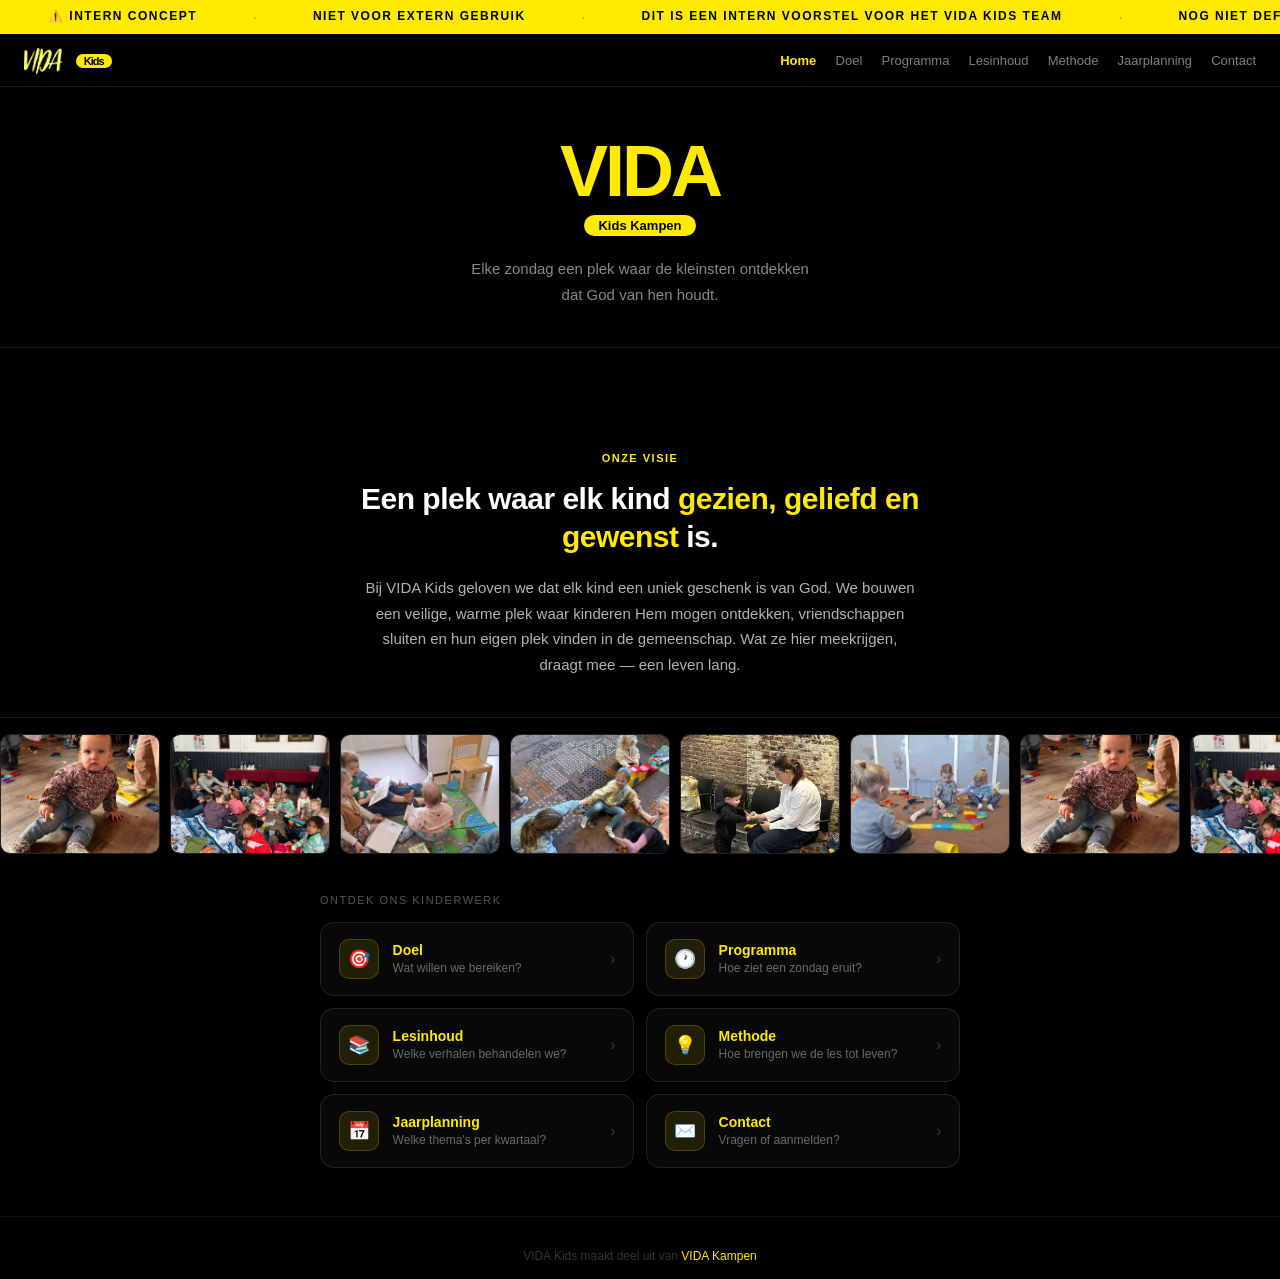
==== index.html @ 9797f914 "Add Visie section to top of home page Introduces the vision of VIDA Kids right after the hero — a wa" ====
<!DOCTYPE html>
<html lang="nl">
<head>
  <meta charset="UTF-8" />
  <meta name="viewport" content="width=device-width, initial-scale=1.0" />
  <title>VIDA Kids Kampen</title>
  <link rel="icon" type="image/png" href="[data-uri]" />
  <link rel="apple-touch-icon" href="[data-uri]" />
  <style>
    * { box-sizing: border-box; margin: 0; padding: 0; }

    body {
      background: #000;
      font-family: -apple-system, BlinkMacSystemFont, 'Segoe UI', sans-serif;
      color: #fff;
      min-height: 100vh;
    }

    /* HEADER */
    .header {
      position: sticky;
      top: 0;
      z-index: 100;
      background: #000;
      border-bottom: 1px solid #1a1a1a;
      padding: 0.75rem 1.5rem;
      display: flex;
      align-items: center;
      justify-content: space-between;
      gap: 1rem;
    }
    .header-logo {
      font-size: 20px;
      font-weight: 700;
      color: #FFEA00;
      letter-spacing: -1px;
      cursor: pointer;
      flex-shrink: 0;
    }
    .header-logo span {
      font-size: 11px;
      font-weight: 600;
      color: #000;
      background: #FFEA00;
      padding: 1px 8px;
      border-radius: 20px;
      margin-left: 6px;
      vertical-align: middle;
    }
    .nav {
      display: flex;
      align-items: center;
      gap: 1.2rem;
      flex-wrap: nowrap;
      overflow-x: auto;
      -webkit-overflow-scrolling: touch;
      scrollbar-width: none;
      padding-bottom: 2px;
    }
    .nav::-webkit-scrollbar { display: none; }
    .nav a {
      font-size: 13px;
      color: rgba(255,255,255,0.5);
      text-decoration: none;
      transition: color 0.15s;
      cursor: pointer;
    }
    .nav a:hover, .nav a.active { color: #FFEA00; font-weight: 600; }

    /* PAGES */
    .page { display: none !important; padding-bottom: 4rem; }
    .page.active { display: block !important; }

    /* HERO */
    .hero {
      padding: 3rem 1.5rem 2.5rem;
      text-align: center;
      border-bottom: 1px solid #1a1a1a;
    }
    .vida-wordmark {
      font-size: clamp(48px, 12vw, 72px);
      font-weight: 700;
      color: #FFEA00;
      letter-spacing: -3px;
      line-height: 1;
    }
    .vida-logo {
      width: clamp(140px, 35vw, 220px);
      height: auto;
      mix-blend-mode: multiply;
      filter: brightness(0) invert(1) sepia(1) saturate(10) hue-rotate(0deg);
      display: block;
      margin: 0 auto 0.5rem;
    }
    .vida-kids-badge {
      display: inline-block;
      background: #FFEA00;
      color: #000;
      font-size: 13px;
      font-weight: 600;
      padding: 3px 14px;
      border-radius: 20px;
      margin-top: 8px;
    }
    .hero-tagline {
      font-size: 15px;
      color: #888;
      margin-top: 1.25rem;
      max-width: 340px;
      margin-left: auto;
      margin-right: auto;
      line-height: 1.7;
    }

    /* SECTIONS */
    .section {
      padding: 2rem 1.25rem 0;
      max-width: 680px;
      margin: 0 auto;
    }
    .section-label {
      font-size: 11px;
      letter-spacing: 1.5px;
      color: #555;
      text-transform: uppercase;
      margin-bottom: 1rem;
    }
    .section-title {
      font-size: 26px;
      font-weight: 700;
      color: #FFEA00;
      margin-bottom: 0.5rem;
    }
    .section-subtitle {
      font-size: 13px;
      color: rgba(255,255,255,0.4);
      margin-bottom: 2rem;
    }
    .intro-text {
      font-size: 13px;
      color: rgba(255,255,255,0.5);
      line-height: 1.8;
      border-left: 2px solid rgba(255,234,0,0.3);
      padding-left: 1rem;
      margin-bottom: 2rem;
    }

    /* FEATURED CARD */
    .featured-card {
      background: #fff;
      border-radius: 16px;
      padding: 1.5rem;
      margin-bottom: 0.5rem;
    }
    .featured-tag {
      font-size: 11px;
      font-weight: 600;
      letter-spacing: 1px;
      color: rgba(0,0,0,0.35);
      text-transform: uppercase;
      margin-bottom: 0.4rem;
    }
    .featured-date { font-size: 13px; color: #666; margin-bottom: 0.2rem; }
    .featured-title {
      font-size: clamp(22px, 5vw, 28px);
      font-weight: 700;
      color: #000;
      line-height: 1.2;
      margin-bottom: 0.5rem;
    }
    .featured-age {
      display: inline-block;
      background: #FFEA00;
      color: #000;
      font-size: 11px;
      font-weight: 600;
      padding: 3px 12px;
      border-radius: 20px;
      margin-bottom: 1.25rem;
    }

    /* MATERIAL ITEMS */
    .material-list { list-style: none; display: flex; flex-direction: column; gap: 10px; }
    .material-item {
      background: #FFEA00;
      border-radius: 12px;
      padding: 12px 14px;
      display: flex;
      align-items: flex-start;
      gap: 12px;
    }
    .material-icon { font-size: 18px; flex-shrink: 0; margin-top: 1px; }
    .material-type {
      font-size: 10px;
      color: rgba(0,0,0,0.45);
      font-weight: 600;
      text-transform: uppercase;
      letter-spacing: 0.6px;
      margin-bottom: 2px;
    }
    .material-text { font-size: 14px; color: #000; font-weight: 600; line-height: 1.4; }

    /* ARCHIVE */
    .archive-grid {
      display: grid;
      grid-template-columns: repeat(auto-fit, minmax(160px, 1fr));
      gap: 12px;
    }
    .archive-card {
      background: #111;
      border: 0.5px solid #2a2a2a;
      border-radius: 12px;
      padding: 1rem 1.1rem;
    }
    .archive-date { font-size: 12px; color: #555; margin-bottom: 5px; }
    .archive-title { font-size: 15px; font-weight: 600; color: #fff; line-height: 1.3; margin-bottom: 8px; }
    .archive-age {
      display: inline-block;
      border: 0.5px solid #333;
      color: #555;
      font-size: 11px;
      padding: 2px 8px;
      border-radius: 20px;
    }

    /* KAARTEN (home) */
    .kaarten-grid {
      display: grid;
      grid-template-columns: repeat(auto-fit, minmax(280px, 1fr));
      gap: 12px;
      margin-top: 1rem;
    }
    .kaart {
      display: flex;
      align-items: center;
      gap: 14px;
      padding: 1rem 1.1rem;
      background: rgba(255,255,255,0.03);
      border: 0.5px solid rgba(255,255,255,0.1);
      border-radius: 14px;
      cursor: pointer;
      transition: border-color 0.15s, background 0.15s;
      text-decoration: none;
    }
    .kaart:hover {
      border-color: rgba(255,234,0,0.4);
      background: rgba(255,234,0,0.04);
    }
    .kaart-icon {
      width: 40px;
      height: 40px;
      border-radius: 10px;
      background: rgba(255,234,0,0.1);
      border: 0.5px solid rgba(255,234,0,0.2);
      display: flex;
      align-items: center;
      justify-content: center;
      font-size: 18px;
      flex-shrink: 0;
    }
    .kaart-titel { font-size: 14px; font-weight: 600; color: #FFEA00; margin-bottom: 2px; }
    .kaart-beschrijving { font-size: 12px; color: rgba(255,255,255,0.4); line-height: 1.4; }
    .kaart-arrow { margin-left: auto; color: rgba(255,255,255,0.2); font-size: 16px; flex-shrink: 0; }

    /* DOEL ITEMS */
    .doel-lijst { display: flex; flex-direction: column; gap: 12px; }
    .doel-item {
      display: flex;
      align-items: flex-start;
      gap: 14px;
      padding: 1rem 1.1rem;
      background: rgba(255,255,255,0.03);
      border: 0.5px solid rgba(255,255,255,0.1);
      border-radius: 14px;
    }
    .doel-icon {
      width: 36px;
      height: 36px;
      border-radius: 9px;
      background: rgba(255,234,0,0.1);
      border: 0.5px solid rgba(255,234,0,0.2);
      display: flex;
      align-items: center;
      justify-content: center;
      font-size: 16px;
      flex-shrink: 0;
      margin-top: 2px;
    }
    .doel-titel { font-size: 13px; font-weight: 600; color: #FFEA00; margin-bottom: 4px; }
    .doel-tekst { font-size: 12px; color: rgba(255,255,255,0.45); line-height: 1.6; }

    /* TIJDLIJN (programma) */
    .tijdlijn { position: relative; }
    .tijdlijn::before {
      content: '';
      position: absolute;
      left: 5.5rem;
      top: 0;
      bottom: 0;
      width: 1px;
      background: rgba(255,234,0,0.12);
    }
    .tijdblok {
      display: flex;
      gap: 1.5rem;
      margin-bottom: 1rem;
    }
    .tijdblok-tijd {
      width: 4.5rem;
      flex-shrink: 0;
      padding-top: 1rem;
      text-align: right;
      font-size: 13px;
      font-weight: 600;
      color: #FFEA00;
    }
    .tijdblok-dot-col {
      display: flex;
      flex-direction: column;
      align-items: center;
      flex-shrink: 0;
      padding-top: 1rem;
    }
    .tijdblok-dot {
      width: 14px;
      height: 14px;
      border-radius: 50%;
      border: 2px solid rgba(255,234,0,0.3);
      background: #000;
      z-index: 1;
      flex-shrink: 0;
    }
    .tijdblok-dot.nieuw {
      background: #FFEA00;
      border-color: #FFEA00;
    }
    .tijdblok-kaart {
      flex: 1;
      padding: 0.9rem 1rem;
      background: rgba(255,255,255,0.03);
      border: 0.5px solid rgba(255,255,255,0.1);
      border-radius: 12px;
      display: flex;
      align-items: flex-start;
      gap: 10px;
    }
    .tijdblok-kaart.nieuw {
      background: rgba(255,234,0,0.04);
      border-color: rgba(255,234,0,0.3);
    }
    .tijdblok-kaart-icon { font-size: 15px; flex-shrink: 0; margin-top: 1px; }
    .tijdblok-titel { font-size: 13px; font-weight: 600; color: #FFEA00; margin-bottom: 3px; display: flex; align-items: center; gap: 6px; }
    .nieuw-badge {
      font-size: 9px;
      background: #FFEA00;
      color: #000;
      font-weight: 700;
      padding: 1px 6px;
      border-radius: 20px;
      text-transform: uppercase;
      letter-spacing: 0.5px;
    }
    .tijdblok-beschrijving { font-size: 12px; color: rgba(255,255,255,0.4); line-height: 1.5; }

    /* LESINHOUD SERIES */
    .series-lijst { display: flex; flex-direction: column; gap: 14px; }
    .serie-kaart {
      background: rgba(255,255,255,0.03);
      border: 0.5px solid rgba(255,255,255,0.1);
      border-radius: 14px;
      overflow: hidden;
    }
    .serie-header {
      display: flex;
      align-items: center;
      gap: 12px;
      padding: 1rem;
      border-bottom: 0.5px solid rgba(255,255,255,0.05);
    }
    .serie-icon {
      width: 36px;
      height: 36px;
      border-radius: 9px;
      background: rgba(255,234,0,0.1);
      border: 0.5px solid rgba(255,234,0,0.2);
      display: flex;
      align-items: center;
      justify-content: center;
      font-size: 16px;
      flex-shrink: 0;
    }
    .serie-titel { font-size: 13px; font-weight: 600; color: #FFEA00; }
    .serie-thema {
      font-size: 10px;
      color: #FFEA00;
      background: rgba(255,234,0,0.1);
      border: 0.5px solid rgba(255,234,0,0.2);
      padding: 1px 8px;
      border-radius: 20px;
      margin-top: 2px;
      display: inline-block;
    }
    .serie-leeftijd { font-size: 11px; color: rgba(255,255,255,0.25); margin-top: 1px; }
    .serie-body { padding: 0.9rem 1rem; }
    .serie-verhaal {
      display: flex;
      align-items: center;
      gap: 8px;
      margin-bottom: 6px;
      font-size: 12px;
      color: rgba(255,255,255,0.45);
    }
    .serie-verhaal::before {
      content: '';
      width: 4px;
      height: 4px;
      border-radius: 50%;
      background: rgba(255,234,0,0.4);
      flex-shrink: 0;
    }

    /* METHODE */
    .methode-lijst { display: flex; flex-direction: column; gap: 12px; }
    .methode-kaart {
      padding: 1rem;
      background: rgba(255,255,255,0.03);
      border: 0.5px solid rgba(255,255,255,0.1);
      border-radius: 14px;
    }
    .methode-header { display: flex; align-items: flex-start; gap: 12px; margin-bottom: 0.75rem; }
    .methode-icon {
      width: 36px;
      height: 36px;
      border-radius: 9px;
      background: rgba(255,234,0,0.1);
      border: 0.5px solid rgba(255,234,0,0.2);
      display: flex;
      align-items: center;
      justify-content: center;
      font-size: 16px;
      flex-shrink: 0;
    }
    .methode-titel { font-size: 13px; font-weight: 600; color: #FFEA00; margin-bottom: 3px; }
    .methode-tekst { font-size: 12px; color: rgba(255,255,255,0.45); line-height: 1.6; }
    .methode-tip {
      display: flex;
      gap: 8px;
      background: rgba(255,234,0,0.05);
      border: 0.5px solid rgba(255,234,0,0.15);
      border-radius: 8px;
      padding: 8px 10px;
      margin-top: 0.75rem;
    }
    .methode-tip-label {
      font-size: 9px;
      font-weight: 700;
      color: rgba(255,234,0,0.5);
      text-transform: uppercase;
      letter-spacing: 0.5px;
      flex-shrink: 0;
      margin-top: 1px;
    }
    .methode-tip-tekst { font-size: 11px; color: rgba(255,255,255,0.35); line-height: 1.5; }



    /* GEWEEST DIENSTEN */
    .kwartaal-kaart.geweest .kwartaal-nummer {
      background: rgba(255,234,0,0.15);
      color: rgba(255,234,0,0.6);
    }
    .maand-rij.geweest .maand-label { color: rgba(255,234,0,0.4); }
    .maand-rij.geweest .maand-serie { color: rgba(255,255,255,0.4); }
    .check-badge {
      display: inline-flex;
      align-items: center;
      gap: 4px;
      font-size: 10px;
      font-weight: 600;
      color: #FFEA00;
      background: rgba(255,234,0,0.1);
      border: 0.5px solid rgba(255,234,0,0.3);
      padding: 2px 8px;
      border-radius: 20px;
      margin-left: 6px;
    }
    .dienst-verslag {
      margin-top: 6px;
      font-size: 11px;
      color: rgba(255,255,255,0.4);
      line-height: 1.5;
      font-style: italic;
      border-left: 2px solid rgba(255,234,0,0.2);
      padding-left: 8px;
    }
    .huidig-badge {
      display: inline-flex;
      align-items: center;
      gap: 4px;
      font-size: 10px;
      font-weight: 600;
      color: #000;
      background: #FFEA00;
      padding: 2px 8px;
      border-radius: 20px;
      margin-left: 6px;
    }

    /* JAARPLANNING */
    .kwartaal-lijst { display: flex; flex-direction: column; gap: 20px; }
    .kwartaal-kaart {
      background: rgba(255,255,255,0.03);
      border: 0.5px solid rgba(255,255,255,0.1);
      border-radius: 16px;
      overflow: hidden;
    }
    .kwartaal-header {
      display: flex;
      align-items: center;
      gap: 14px;
      padding: 1rem 1.25rem;
      border-bottom: 0.5px solid rgba(255,255,255,0.06);
    }
    .kwartaal-nummer {
      width: 38px;
      height: 38px;
      border-radius: 10px;
      background: #FFEA00;
      color: #000;
      font-size: 13px;
      font-weight: 700;
      display: flex;
      align-items: center;
      justify-content: center;
      flex-shrink: 0;
    }
    .kwartaal-naam { font-size: 14px; font-weight: 600; color: #fff; }
    .kwartaal-periode { font-size: 11px; color: rgba(255,255,255,0.3); margin-top: 1px; }
    .kwartaal-body { padding: 1rem 1.25rem; display: flex; flex-direction: column; gap: 10px; }
    .maand-rij {
      display: flex;
      align-items: flex-start;
      gap: 12px;
    }
    .maand-label {
      width: 60px;
      flex-shrink: 0;
      font-size: 11px;
      font-weight: 600;
      color: rgba(255,234,0,0.7);
      text-transform: uppercase;
      letter-spacing: 0.5px;
      padding-top: 2px;
    }
    .maand-content { flex: 1; }
    .maand-serie {
      font-size: 13px;
      font-weight: 600;
      color: #fff;
      margin-bottom: 2px;
    }
    .maand-thema {
      display: inline-block;
      font-size: 10px;
      color: #FFEA00;
      background: rgba(255,234,0,0.08);
      border: 0.5px solid rgba(255,234,0,0.2);
      padding: 1px 8px;
      border-radius: 20px;
    }
    .bijzonder-rij {
      display: flex;
      align-items: center;
      gap: 8px;
      padding: 8px 10px;
      background: rgba(255,234,0,0.05);
      border: 0.5px solid rgba(255,234,0,0.15);
      border-radius: 8px;
      margin-top: 4px;
    }
    .bijzonder-icon { font-size: 14px; flex-shrink: 0; }
    .bijzonder-tekst { font-size: 11px; color: rgba(255,255,255,0.5); }
    .bijzonder-tekst strong { color: rgba(255,234,0,0.8); font-weight: 600; }



    /* FOTO SLIDER */
    @keyframes slide {
      0%   { transform: translateX(0); }
      100% { transform: translateX(-50%); }
    }
    .foto-strip-wrap {
      overflow: hidden;
      width: 100%;
      background: #000;
      padding: 1rem 0 0;
    }
    .foto-strip {
      display: flex;
      gap: 10px;
      width: max-content;
      animation: slide 40s linear infinite;
    }
    .foto-strip:hover { animation-play-state: paused; }
    .foto-item {
      width: 160px;
      height: 120px;
      border-radius: 10px;
      overflow: hidden;
      flex-shrink: 0;
      border: 1px solid #222;
    }
    .foto-item img {
      width: 100%;
      height: 100%;
      object-fit: cover;
      display: block;
    }

    /* FOOTER */
    .footer {
      text-align: center;
      padding: 2rem 1.5rem 1rem;
      color: #333;
      font-size: 12px;
      border-top: 1px solid #111;
      margin-top: 3rem;
    }
    .footer span { color: #FFEA00; }

    /* CONTACT */
    .contact-lijst {
      display: flex;
      flex-direction: column;
      gap: 0.75rem;
      margin-top: 1.5rem;
    }
    .contact-item {
      display: flex;
      align-items: flex-start;
      gap: 1rem;
      padding: 1.1rem 1.2rem;
      background: #0a0a0a;
      border: 1px solid #1a1a1a;
      border-radius: 14px;
      text-decoration: none;
      color: inherit;
      transition: border-color 0.15s, transform 0.15s;
    }
    a.contact-item:hover {
      border-color: rgba(255,234,0,0.4);
      transform: translateY(-1px);
    }
    .contact-icon {
      font-size: 22px;
      flex-shrink: 0;
      width: 36px;
      height: 36px;
      display: flex;
      align-items: center;
      justify-content: center;
      background: rgba(255,234,0,0.08);
      border-radius: 10px;
    }
    .contact-label {
      font-size: 11px;
      font-weight: 600;
      color: #FFEA00;
      text-transform: uppercase;
      letter-spacing: 0.5px;
      margin-bottom: 3px;
    }
    .contact-waarde {
      font-size: 14px;
      color: #fff;
      line-height: 1.5;
      word-break: break-word;
    }
    .contact-extra {
      font-size: 12px;
      color: rgba(255,255,255,0.45);
      margin-top: 2px;
    }
    .contact-cta {
      margin-top: 2rem;
      padding: 1.5rem;
      background: linear-gradient(135deg, rgba(255,234,0,0.08), rgba(255,234,0,0.02));
      border: 1px solid rgba(255,234,0,0.2);
      border-radius: 16px;
      text-align: center;
    }
    .contact-cta-titel {
      font-size: 16px;
      font-weight: 700;
      color: #FFEA00;
      margin-bottom: 0.4rem;
    }
    .contact-cta-tekst {
      font-size: 13px;
      color: rgba(255,255,255,0.6);
      line-height: 1.6;
    }

    /* VISIE */
    .visie-section {
      padding: 2.5rem 1.5rem;
      border-bottom: 1px solid #1a1a1a;
    }
    .visie-label {
      font-size: 11px;
      font-weight: 600;
      color: #FFEA00;
      letter-spacing: 1.5px;
      text-transform: uppercase;
      margin-bottom: 1rem;
      text-align: center;
    }
    .visie-titel {
      font-size: clamp(22px, 5vw, 30px);
      font-weight: 700;
      color: #fff;
      text-align: center;
      line-height: 1.25;
      max-width: 640px;
      margin: 0 auto 1.25rem;
      letter-spacing: -0.5px;
    }
    .visie-titel span {
      color: #FFEA00;
    }
    .visie-tekst {
      font-size: 15px;
      color: rgba(255,255,255,0.7);
      line-height: 1.7;
      text-align: center;
      max-width: 560px;
      margin: 0 auto;
    }
  </style>
</head>
<body>

  <!-- INTERN CONCEPT BANNER -->
  <div style="background:#FFEA00;color:#000;position:sticky;top:0;z-index:200;border-bottom:2px solid #000;overflow:hidden;height:36px;display:flex;align-items:center;">
    <style>
      @keyframes ticker {
        0%   { transform: translateX(100vw); }
        100% { transform: translateX(-100%); }
      }
      .ticker-track {
        display: flex;
        white-space: nowrap;
        animation: ticker 55s linear infinite;
        will-change: transform;
      }
      .ticker-item {
        font-size: 12px;
        font-weight: 700;
        letter-spacing: 1.5px;
        text-transform: uppercase;
        color: #000;
        padding: 0 3rem;
      }
      .ticker-sep {
        font-size: 14px;
        opacity: 0.35;
        padding: 0 0.5rem;
      }
    </style>
    <div class="ticker-track">
      <span class="ticker-item">⚠️ Intern concept</span>
      <span class="ticker-sep">·</span>
      <span class="ticker-item">Niet voor extern gebruik</span>
      <span class="ticker-sep">·</span>
      <span class="ticker-item">Dit is een intern voorstel voor het VIDA Kids team</span>
      <span class="ticker-sep">·</span>
      <span class="ticker-item">Nog niet definitief vastgesteld</span>
      <span class="ticker-sep">·</span>
      <span class="ticker-item">⚠️ Intern concept</span>
      <span class="ticker-sep">·</span>
      <span class="ticker-item">Niet voor extern gebruik</span>
      <span class="ticker-sep">·</span>
      <span class="ticker-item">Dit is een intern voorstel voor het VIDA Kids team</span>
      <span class="ticker-sep">·</span>
      <span class="ticker-item">Nog niet definitief vastgesteld</span>
      <span class="ticker-sep">·</span>
    </div>
  </div>

  <!-- HEADER -->
  <header class="header">
    <div class="header-logo" onclick="showPage('home')" style="display:flex;align-items:center;gap:8px;">
      <img src="[data-uri]" alt="VIDA" style="height:26px;width:auto;filter:brightness(0) invert(1) sepia(1) saturate(10) hue-rotate(0deg);" />
      <span>Kids</span>
    </div>
    <nav class="nav">
      <a onclick="showPage('home')" id="nav-home" class="active">Home</a>
      <a onclick="showPage('doel')" id="nav-doel">Doel</a>
      <a onclick="showPage('programma')" id="nav-programma">Programma</a>
      <a onclick="showPage('lesinhoud')" id="nav-lesinhoud">Lesinhoud</a>
      <a onclick="showPage('methode')" id="nav-methode">Methode</a>
      <a onclick="showPage('jaarplanning')" id="nav-jaarplanning">Jaarplanning</a>
      <a onclick="showPage('contact')" id="nav-contact">Contact</a>
    </nav>
  </header>

  <!-- ======================== PAGINA: HOME ======================== -->
  <div class="page active" id="page-home">
    <div class="hero">
      <div class="vida-wordmark">VIDA</div>
      <div><span class="vida-kids-badge">Kids Kampen</span></div>
      <p class="hero-tagline">Elke zondag een plek waar de kleinsten ontdekken dat God van hen houdt.</p>

      </div>
    </div>

    <div class="visie-section">
      <div class="visie-label">Onze visie</div>
      <h2 class="visie-titel">Een plek waar elk kind <span>gezien, geliefd en gewenst</span> is.</h2>
      <p class="visie-tekst">Bij VIDA Kids geloven we dat elk kind een uniek geschenk is van God. We bouwen een veilige, warme plek waar kinderen Hem mogen ontdekken, vriendschappen sluiten en hun eigen plek vinden in de gemeenschap. Wat ze hier meekrijgen, draagt mee — een leven lang.</p>
    </div>

    <div class="foto-strip-wrap">
      <div class="foto-strip">
        <div class="foto-item"><img src="foto1.jpg" alt="VIDA Kids" loading="lazy" /></div>
<div class="foto-item"><img src="foto2.jpg" alt="VIDA Kids" loading="lazy" /></div>
<div class="foto-item"><img src="foto3.jpg" alt="VIDA Kids" loading="lazy" /></div>
<div class="foto-item"><img src="foto4.jpg" alt="VIDA Kids" loading="lazy" /></div>
<div class="foto-item"><img src="foto5.jpg" alt="VIDA Kids" loading="lazy" /></div>
<div class="foto-item"><img src="foto6.jpg" alt="VIDA Kids" loading="lazy" /></div>

        <div class="foto-item"><img src="foto1.jpg" alt="VIDA Kids" loading="lazy" /></div>
<div class="foto-item"><img src="foto2.jpg" alt="VIDA Kids" loading="lazy" /></div>
<div class="foto-item"><img src="foto3.jpg" alt="VIDA Kids" loading="lazy" /></div>
<div class="foto-item"><img src="foto4.jpg" alt="VIDA Kids" loading="lazy" /></div>
<div class="foto-item"><img src="foto5.jpg" alt="VIDA Kids" loading="lazy" /></div>
<div class="foto-item"><img src="foto6.jpg" alt="VIDA Kids" loading="lazy" /></div>

      </div>
    </div>

    <div class="section" style="padding-top: 2.5rem;">
      <div class="section-label">Ontdek ons kinderwerk</div>
      <div class="kaarten-grid">
        <div class="kaart" onclick="showPage('doel')">
          <div class="kaart-icon">🎯</div>
          <div>
            <div class="kaart-titel">Doel</div>
            <div class="kaart-beschrijving">Wat willen we bereiken?</div>
          </div>
          <div class="kaart-arrow">›</div>
        </div>
        <div class="kaart" onclick="showPage('programma')">
          <div class="kaart-icon">🕐</div>
          <div>
            <div class="kaart-titel">Programma</div>
            <div class="kaart-beschrijving">Hoe ziet een zondag eruit?</div>
          </div>
          <div class="kaart-arrow">›</div>
        </div>
        <div class="kaart" onclick="showPage('lesinhoud')">
          <div class="kaart-icon">📚</div>
          <div>
            <div class="kaart-titel">Lesinhoud</div>
            <div class="kaart-beschrijving">Welke verhalen behandelen we?</div>
          </div>
          <div class="kaart-arrow">›</div>
        </div>
        <div class="kaart" onclick="showPage('methode')">
          <div class="kaart-icon">💡</div>
          <div>
            <div class="kaart-titel">Methode</div>
            <div class="kaart-beschrijving">Hoe brengen we de les tot leven?</div>
          </div>
          <div class="kaart-arrow">›</div>
        </div>
        <div class="kaart" onclick="showPage('jaarplanning')">
          <div class="kaart-icon">📅</div>
          <div>
            <div class="kaart-titel">Jaarplanning</div>
            <div class="kaart-beschrijving">Welke thema's per kwartaal?</div>
          </div>
          <div class="kaart-arrow">›</div>
        </div>
        <div class="kaart" onclick="showPage('contact')">
          <div class="kaart-icon">✉️</div>
          <div>
            <div class="kaart-titel">Contact</div>
            <div class="kaart-beschrijving">Vragen of aanmelden?</div>
          </div>
          <div class="kaart-arrow">›</div>
        </div>
      </div>
    </div>

    <div class="footer">VIDA Kids maakt deel uit van <span>VIDA Kampen</span></div>
  </div>

  <!-- ======================== PAGINA: DOEL ======================== -->
  <div class="page" id="page-doel">
    <div class="section" style="padding-top: 3rem;">
      <div class="section-title">Doel</div>
      <div class="section-subtitle">Wat willen we bereiken met het kinderwerk?</div>
      <p class="intro-text">Het kinderwerk van VIDA Kampen is er voor kinderen van 0 tot 12 jaar. We willen een plek zijn waar kinderen zich thuis voelen, God leren kennen en samen groeien. Hieronder staan de zes pijlers die ons richting geven.</p>
      <div class="doel-lijst">
        <div class="doel-item">
          <div class="doel-icon">❤️</div>
          <div>
            <div class="doel-titel">Geliefd voelen</div>
            <div class="doel-tekst">Elk kind ervaart dat het gekend en geliefd is — door God en door de mensen om hem heen. Dit is de basis van alles wat we doen.</div>
          </div>
        </div>
        <div class="doel-item">
          <div class="doel-icon">📖</div>
          <div>
            <div class="doel-titel">Bijbel leren kennen</div>
            <div class="doel-tekst">Kinderen maken op een toegankelijke manier kennis met de verhalen en waarden uit de Bijbel, passend bij hun leeftijd.</div>
          </div>
        </div>
        <div class="doel-item">
          <div class="doel-icon">👫</div>
          <div>
            <div class="doel-titel">Gemeenschap ervaren</div>
            <div class="doel-tekst">Samen spelen, delen en leren. Kinderen bouwen vriendschappen en leren wat het betekent om onderdeel te zijn van een gemeenschap.</div>
          </div>
        </div>
        <div class="doel-item">
          <div class="doel-icon">💡</div>
          <div>
            <div class="doel-titel">Geloof ontdekken</div>
            <div class="doel-tekst">We prikkelen nieuwsgierigheid. Vragen zijn welkom. Kinderen mogen op hun eigen tempo ontdekken wat geloof voor hen betekent.</div>
          </div>
        </div>
        <div class="doel-item">
          <div class="doel-icon">🛡️</div>
          <div>
            <div class="doel-titel">Veilige omgeving</div>
            <div class="doel-tekst">Het kinderwerk is een veilige plek waar elk kind zichzelf mag zijn, ongeacht achtergrond of kennisniveau.</div>
          </div>
        </div>
        <div class="doel-item">
          <div class="doel-icon">🏗️</div>
          <div>
            <div class="doel-titel">Fundering leggen</div>
            <div class="doel-tekst">We leggen een fundament dat meegroeit. Wat kinderen hier leren, draagt hen door het leven — ook als ze ouder worden.</div>
          </div>
        </div>
      </div>
    </div>
    <div class="footer">VIDA Kids maakt deel uit van <span>VIDA Kampen</span></div>
  </div>

  <!-- ======================== PAGINA: PROGRAMMA ======================== -->
  <div class="page" id="page-programma">
    <div class="section" style="padding-top: 3rem;">
      <div class="section-title">Programma</div>
      <div class="section-subtitle">Hoe ziet een zondagochtend eruit?</div>
      <div class="tijdlijn">
        <div class="tijdblok">
          <div class="tijdblok-tijd">10:00</div>
          <div class="tijdblok-dot-col"><div class="tijdblok-dot"></div></div>
          <div class="tijdblok-kaart">
            <div class="tijdblok-kaart-icon">⭐</div>
            <div>
              <div class="tijdblok-titel">Welkom</div>
              <div class="tijdblok-beschrijving">Kinderen worden ontvangen, even bijpraten en settelen.</div>
            </div>
          </div>
        </div>
        <div class="tijdblok">
          <div class="tijdblok-tijd">10:10</div>
          <div class="tijdblok-dot-col"><div class="tijdblok-dot"></div></div>
          <div class="tijdblok-kaart">
            <div class="tijdblok-kaart-icon">🧩</div>
            <div>
              <div class="tijdblok-titel">Openingsactiviteit</div>
              <div class="tijdblok-beschrijving">Een korte energizer of spel om iedereen wakker te maken.</div>
            </div>
          </div>
        </div>
        <div class="tijdblok">
          <div class="tijdblok-tijd">10:20</div>
          <div class="tijdblok-dot-col"><div class="tijdblok-dot"></div></div>
          <div class="tijdblok-kaart">
            <div class="tijdblok-kaart-icon">📖</div>
            <div>
              <div class="tijdblok-titel">Bijbelverhaal</div>
              <div class="tijdblok-beschrijving">Het verhaal van de dag wordt verteld op een aansprekende manier.</div>
            </div>
          </div>
        </div>
        <div class="tijdblok">
          <div class="tijdblok-tijd">10:35</div>
          <div class="tijdblok-dot-col"><div class="tijdblok-dot"></div></div>
          <div class="tijdblok-kaart">
            <div class="tijdblok-kaart-icon">✏️</div>
            <div>
              <div class="tijdblok-titel">Verwerking</div>
              <div class="tijdblok-beschrijving">Knutselen, tekenen of een werkblad passend bij het thema.</div>
            </div>
          </div>
        </div>
        <div class="tijdblok">
          <div class="tijdblok-tijd">10:50</div>
          <div class="tijdblok-dot-col"><div class="tijdblok-dot"></div></div>
          <div class="tijdblok-kaart">
            <div class="tijdblok-kaart-icon">🎵</div>
            <div>
              <div class="tijdblok-titel">Lied & afsluiting</div>
              <div class="tijdblok-beschrijving">Samen zingen en kort afronden met een gebed.</div>
            </div>
          </div>
        </div>
        <div class="tijdblok">
          <div class="tijdblok-tijd">11:00</div>
          <div class="tijdblok-dot-col"><div class="tijdblok-dot nieuw"></div></div>
          <div class="tijdblok-kaart nieuw">
            <div class="tijdblok-kaart-icon">❤️</div>
            <div>
              <div class="tijdblok-titel">Eigen creativiteit <span class="nieuw-badge">Nieuw</span></div>
              <div class="tijdblok-beschrijving">Kinderen mogen hun eigen speelgoed meenemen en spelen. Ze oefenen hierbij op een natuurlijke manier het delen met anderen.</div>
            </div>
          </div>
        </div>
        <div class="tijdblok">
          <div class="tijdblok-tijd">11:15</div>
          <div class="tijdblok-dot-col"><div class="tijdblok-dot"></div></div>
          <div class="tijdblok-kaart">
            <div class="tijdblok-kaart-icon">🎮</div>
            <div>
              <div class="tijdblok-titel">Vrij spel</div>
              <div class="tijdblok-beschrijving">Vrije tijd tot het einde van de dienst.</div>
            </div>
          </div>
        </div>
      </div>
    </div>
    <div class="footer">VIDA Kids maakt deel uit van <span>VIDA Kampen</span></div>
  </div>

  <!-- ======================== PAGINA: LESINHOUD ======================== -->
  <div class="page" id="page-lesinhoud">
    <div class="section" style="padding-top: 3rem;">
      <div class="section-title">Lesinhoud</div>
      <div class="section-subtitle">Welke verhalen en thema's behandelen we?</div>
      <p class="intro-text">We werken met thematische series van 4 tot 6 weken. Elk verhaal heeft een helder thema dat aansluit bij de belevingswereld van het kind.</p>
      <div class="series-lijst">
        <div class="serie-kaart">
          <div class="serie-header">
            <div class="serie-icon">☀️</div>
            <div>
              <div class="serie-titel">God maakte alles</div>
              <div><span class="serie-thema">Schepping</span></div>
              <div class="serie-leeftijd">0–6 jaar</div>
            </div>
          </div>
          <div class="serie-body">
            <div class="serie-verhaal">De schepping (Genesis 1-2)</div>
            <div class="serie-verhaal">Adam en Eva in de tuin</div>
            <div class="serie-verhaal">Noach en de ark</div>
            <div class="serie-verhaal">De regenboog als belofte</div>
          </div>
        </div>
        <div class="serie-kaart">
          <div class="serie-header">
            <div class="serie-icon">⭐</div>
            <div>
              <div class="serie-titel">Jezus houdt van mij</div>
              <div><span class="serie-thema">Liefde van God</span></div>
              <div class="serie-leeftijd">0–6 jaar</div>
            </div>
          </div>
          <div class="serie-body">
            <div class="serie-verhaal">Jezus en de kinderen (Markus 10)</div>
            <div class="serie-verhaal">De verloren zoon</div>
            <div class="serie-verhaal">De barmhartige Samaritaan</div>
            <div class="serie-verhaal">Zacheüs in de boom</div>
          </div>
        </div>
        <div class="serie-kaart">
          <div class="serie-header">
            <div class="serie-icon">⚓</div>
            <div>
              <div class="serie-titel">Groot geloof</div>
              <div><span class="serie-thema">Vertrouwen</span></div>
              <div class="serie-leeftijd">4–12 jaar</div>
            </div>
          </div>
          <div class="serie-body">
            <div class="serie-verhaal">David en Goliath</div>
            <div class="serie-verhaal">Daniël in de leeuwenkuil</div>
            <div class="serie-verhaal">Jozua en de muren van Jericho</div>
            <div class="serie-verhaal">Petrus loopt op water</div>
          </div>
        </div>
        <div class="serie-kaart">
          <div class="serie-header">
            <div class="serie-icon">🕊️</div>
            <div>
              <div class="serie-titel">Woorden van Jezus</div>
              <div><span class="serie-thema">Bergrede & gelijkenissen</span></div>
              <div class="serie-leeftijd">6–12 jaar</div>
            </div>
          </div>
          <div class="serie-body">
            <div class="serie-verhaal">De zaaier</div>
            <div class="serie-verhaal">Het mosterdzaadje</div>
            <div class="serie-verhaal">Het verloren schaap</div>
            <div class="serie-verhaal">Licht voor de wereld</div>
          </div>
        </div>
        <div class="serie-kaart">
          <div class="serie-header">
            <div class="serie-icon">⚡</div>
            <div>
              <div class="serie-titel">Helden van het geloof</div>
              <div><span class="serie-thema">Bijbelse karakters</span></div>
              <div class="serie-leeftijd">6–12 jaar</div>
            </div>
          </div>
          <div class="serie-body">
            <div class="serie-verhaal">Mozes en de uittocht</div>
            <div class="serie-verhaal">Ruth en Naomi</div>
            <div class="serie-verhaal">Ester redt haar volk</div>
            <div class="serie-verhaal">Paulus en zijn reizen</div>
          </div>
        </div>
      </div>
    </div>
    <div class="footer">VIDA Kids maakt deel uit van <span>VIDA Kampen</span></div>
  </div>

  <!-- ======================== PAGINA: METHODE ======================== -->
  <div class="page" id="page-methode">
    <div class="section" style="padding-top: 3rem;">
      <div class="section-title">Methode</div>
      <div class="section-subtitle">Hoe brengen we de les tot leven?</div>
      <p class="intro-text">Goede inhoud heeft een goede vorm nodig. We werken met zes methodische principes die samen zorgen voor een effectieve en warme leeromgeving.</p>
      <div class="methode-lijst">
        <div class="methode-kaart">
          <div class="methode-header">
            <div class="methode-icon">🎤</div>
            <div>
              <div class="methode-titel">Verhalend vertellen</div>
              <div class="methode-tekst">De Bijbelverhalen worden levendig gebracht — met stemvariatie, pauzes en oogcontact. Geen voorlezen, maar vertellen. Het kind wordt meegenomen in het verhaal.</div>
            </div>
          </div>
          <div class="methode-tip">
            <div class="methode-tip-label">Tip</div>
            <div class="methode-tip-tekst">Oefen het verhaal van tevoren zonder boek.</div>
          </div>
        </div>
        <div class="methode-kaart">
          <div class="methode-header">
            <div class="methode-icon">🎨</div>
            <div>
              <div class="methode-titel">Creatieve verwerking</div>
              <div class="methode-tekst">Na het verhaal verwerken kinderen de boodschap via knutselen, tekenen of bouwen. Handen en hoofd werken samen — zo beklijft de inhoud beter.</div>
            </div>
          </div>
          <div class="methode-tip">
            <div class="methode-tip-label">Tip</div>
            <div class="methode-tip-tekst">Koppel de activiteit altijd aan één centrale vraag uit het verhaal.</div>
          </div>
        </div>
        <div class="methode-kaart">
          <div class="methode-header">
            <div class="methode-icon">🎵</div>
            <div>
              <div class="methode-titel">Liedjes en beweging</div>
              <div class="methode-tekst">Muziek en beweging zijn krachtige leermiddelen voor jonge kinderen. We gebruiken eenvoudige, herhalende liedjes die de kern van het thema samenvatten.</div>
            </div>
          </div>
          <div class="methode-tip">
            <div class="methode-tip-label">Tip</div>
            <div class="methode-tip-tekst">Herhaal hetzelfde lied meerdere weken — herhaling = leren.</div>
          </div>
        </div>
        <div class="methode-kaart">
          <div class="methode-header">
            <div class="methode-icon">💬</div>
            <div>
              <div class="methode-titel">Open vragen stellen</div>
              <div class="methode-tekst">We stellen vragen die uitnodigen tot nadenken, niet tot het geven van het 'goede antwoord'. Elk kind heeft een waardevolle inbreng.</div>
            </div>
          </div>
          <div class="methode-tip">
            <div class="methode-tip-label">Tip</div>
            <div class="methode-tip-tekst">Begin met: "Wat vind jij…?" in plaats van "Wat is het antwoord?"</div>
          </div>
        </div>
        <div class="methode-kaart">
          <div class="methode-header">
            <div class="methode-icon">🔁</div>
            <div>
              <div class="methode-titel">Herhaling en rituelen</div>
              <div class="methode-tekst">Vaste rituelen geven kinderen houvast en veiligheid. Herhaling van thema's versterkt het leren.</div>
            </div>
          </div>
          <div class="methode-tip">
            <div class="methode-tip-label">Tip</div>
            <div class="methode-tip-tekst">Gebruik elke week dezelfde openingszin of hetzelfde gebaar.</div>
          </div>
        </div>
        <div class="methode-kaart">
          <div class="methode-header">
            <div class="methode-icon">🙌</div>
            <div>
              <div class="methode-titel">Doen en meedoen</div>
              <div class="methode-tekst">Kinderen leren door te doen. We betrekken hen actief — door rollen te geven in het verhaal, samen te bidden of voor elkaar te zorgen.</div>
            </div>
          </div>
          <div class="methode-tip">
            <div class="methode-tip-label">Tip</div>
            <div class="methode-tip-tekst">Geef elk kind minstens één moment van actieve deelname per sessie.</div>
          </div>
        </div>
      </div>
    </div>
    <div class="footer">VIDA Kids maakt deel uit van <span>VIDA Kampen</span></div>
  </div>


  <!-- ======================== PAGINA: JAARPLANNING ======================== -->
  <div class="page" id="page-jaarplanning">
    <div class="section" style="padding-top: 3rem;">
      <div class="section-title">Jaarplanning</div>
      <div class="section-subtitle">Overzicht per kwartaal — seizoen 2025/2026</div>
      <p class="intro-text">De zondagen met een ✓ zijn al geweest. De beschrijvingen komen uit de WhatsApp-updates van het crècheteam.</p>

      <div class="kwartaal-lijst">

        <!-- Q4 2025 -->
        <div class="kwartaal-kaart geweest">
          <div class="kwartaal-header">
            <div class="kwartaal-nummer">Q4</div>
            <div>
              <div class="kwartaal-naam">Oktober – December 2025</div>
              <div class="kwartaal-periode">Opstart & feestdagen</div>
            </div>
          </div>
          <div class="kwartaal-body">

            <div class="maand-rij geweest">
              <div class="maand-label">19 okt</div>
              <div class="maand-content">
                <div class="maand-serie">Crèche opstart <span class="check-badge">✓ Geweest</span></div>
                <span class="maand-thema">Eerste verslag</span>
                <div class="dienst-verslag">"Wat was het weer gezellig vandaag in de crèche! Twee vaders namen de leiding — één van hen was papa Anton, een topper! Ze luisterden naar hem en deden vrolijk mee." — Samuel</div>
              </div>
            </div>

            <div class="maand-rij geweest">
              <div class="maand-label">26 okt</div>
              <div class="maand-content">
                <div class="maand-serie">Crèche <span class="check-badge">✓ Geweest</span></div>
                <span class="maand-thema">Aimée + ouder</span>
              </div>
            </div>

            <div class="maand-rij geweest">
              <div class="maand-label">9 nov</div>
              <div class="maand-content">
                <div class="maand-serie">Pilot 2 locaties <span class="check-badge">✓ Geweest</span></div>
                <span class="maand-thema">Villa Nova + Rehoboth</span>
                <div class="dienst-verslag">"Er is weer heel lekker en gezellig gespeeld, dit keer bij Villa Nova in een kleuterlokaal." — Mariëlle</div>
              </div>
            </div>

            <div class="maand-rij geweest">
              <div class="maand-label">16 nov</div>
              <div class="maand-content">
                <div class="maand-serie">Bovenkerk <span class="check-badge">✓ Geweest</span></div>
                <span class="maand-thema">Paulien</span>
                <div class="dienst-verslag">"We mochten heel veel kindjes verwelkomen. Bijzonder dankbaar dat Benjamin er vanmorgen weer bij kon zijn. Oudere kinderen helpen de jongere... dat voelt als familie zijn." — Paulien</div>
              </div>
            </div>

            <div class="maand-rij geweest">
              <div class="maand-label">23 nov</div>
              <div class="maand-content">
                <div class="maand-serie">Crèche <span class="check-badge">✓ Geweest</span></div>
                <span class="maand-thema">Femke</span>
                <div class="dienst-verslag">"Iedereen had gezellig met elkaar gespeeld, en boekjes lezen was bij allemaal favoriet. Ondanks het geluid konden de kleintjes toch nog even lekker slapen." — Femke</div>
              </div>
            </div>

            <div class="maand-rij geweest">
              <div class="maand-label">7 dec</div>
              <div class="maand-content">
                <div class="maand-serie">Crèche <span class="check-badge">✓ Geweest</span></div>
                <span class="maand-thema">Aimée + Paulien</span>
                <div class="dienst-verslag">"Super gezellige morgen met alle kindjes. Het glijbaantje was dé attractie! Aimée bracht 2 baby's in slaap — topper!" — Paulien</div>
              </div>
            </div>

            <div class="maand-rij geweest">
              <div class="maand-label">14 dec</div>
              <div class="maand-content">
                <div class="maand-serie">Pilot 2 locaties <span class="check-badge">✓ Geweest</span></div>
                <span class="maand-thema">IJsselmuiden + Kampen</span>
                <div class="dienst-verslag">"Abel speelde vrolijk mee en heeft helemaal niet gehuild. Dat is precies de visie: een veilige omgeving voor de kinderen." — Samuel</div>
              </div>
            </div>

            <div class="bijzonder-rij">
              <div class="bijzonder-icon">🎄</div>
              <div class="bijzonder-tekst"><strong>25 & 28 dec</strong> — Geen crèche (familiedienst / kerstvakantie)</div>
            </div>
          </div>
        </div>

        <!-- Q1 2026 -->
        <div class="kwartaal-kaart geweest">
          <div class="kwartaal-header">
            <div class="kwartaal-nummer">Q1</div>
            <div>
              <div class="kwartaal-naam">Januari – Maart 2026</div>
              <div class="kwartaal-periode">Serie: God maakte alles • Schepping & begin</div>
            </div>
          </div>
          <div class="kwartaal-body">

            <div class="maand-rij geweest">
              <div class="maand-label">4 jan</div>
              <div class="maand-content">
                <div class="maand-serie">Geen crèche <span class="check-badge">✓ Geweest</span></div>
                <span class="maand-thema">Kerstvakantie</span>
              </div>
            </div>

            <div class="maand-rij geweest">
              <div class="maand-label">11 jan</div>
              <div class="maand-content">
                <div class="maand-serie">Burgwalkerk <span class="check-badge">✓ Geweest</span></div>
                <span class="maand-thema">Samuel + Eline</span>
                <div class="dienst-verslag">"Het was weer een gezellige ochtend bij de crèche in de burgwalkerk!" — Eline</div>
              </div>
            </div>

            <div class="maand-rij geweest">
              <div class="maand-label">18 jan</div>
              <div class="maand-content">
                <div class="maand-serie">IJsselmuiden (pilot) <span class="check-badge">✓ Geweest</span></div>
                <span class="maand-thema">Romy + Ineke</span>
                <div class="dienst-verslag">"Wij hebben in IJsselmuiden ook een goede ochtend gehad met 6 kindjes, en wat oudere kindjes die kwamen helpen/spelen." — Romy</div>
              </div>
            </div>

            <div class="maand-rij geweest">
              <div class="maand-label">25 jan</div>
              <div class="maand-content">
                <div class="maand-serie">Stadskazerne <span class="check-badge">✓ Geweest</span></div>
                <span class="maand-thema">Paulien + Wouter</span>
                <div class="dienst-verslag">"Ondanks de last-minute ziekmelding konden we mooi draaien dankzij Wouter. Een gezegende dienst — zelfs tieners kwamen daarna enthousiast helpen." — Samuel</div>
              </div>
            </div>

            <div class="maand-rij geweest">
              <div class="maand-label">1 feb</div>
              <div class="maand-content">
                <div class="maand-serie">Stadskazerne <span class="check-badge">✓ Geweest</span></div>
                <span class="maand-thema">Lois + Ilona / Margarita</span>
              </div>
            </div>

            <div class="maand-rij geweest">
              <div class="maand-label">8 feb</div>
              <div class="maand-content">
                <div class="maand-serie">Bovenkerk <span class="check-badge">✓ Geweest</span></div>
                <span class="maand-thema">Samuel + Anton</span>
              </div>
            </div>

            <div class="maand-rij geweest">
              <div class="maand-label">15 feb</div>
              <div class="maand-content">
                <div class="maand-serie">Stadskazerne <span class="check-badge">✓ Geweest</span></div>
                <span class="maand-thema">Femke + Ilona</span>
              </div>
            </div>

            <div class="maand-rij geweest">
              <div class="maand-label">22 feb</div>
              <div class="maand-content">
                <div class="maand-serie">Stadskazerne <span class="check-badge">✓ Geweest</span></div>
                <span class="maand-thema">Aimée + Mariëlle</span>
              </div>
            </div>

            <div class="maand-rij geweest">
              <div class="maand-label">1 mrt</div>
              <div class="maand-content">
                <div class="maand-serie">Stadskazerne <span class="check-badge">✓ Geweest</span></div>
                <span class="maand-thema">Samuel + Patrick</span>
              </div>
            </div>

            <div class="maand-rij geweest">
              <div class="maand-label">8 mrt</div>
              <div class="maand-content">
                <div class="maand-serie">Bovenkerk <span class="check-badge">✓ Geweest</span></div>
                <span class="maand-thema">Paulien + Lisa</span>
              </div>
            </div>

            <div class="maand-rij geweest">
              <div class="maand-label">15 mrt</div>
              <div class="maand-content">
                <div class="maand-serie">Stadskazerne <span class="check-badge">✓ Geweest</span></div>
                <span class="maand-thema">Lisa + Romy</span>
              </div>
            </div>

            <div class="maand-rij geweest">
              <div class="maand-label">22 mrt</div>
              <div class="maand-content">
                <div class="maand-serie">Stadskazerne <span class="check-badge">✓ Geweest</span></div>
                <span class="maand-thema">Aimée + Lisa</span>
                <div class="dienst-verslag">"Het was een gezellige ochtend met 7 kindjes. Lekker rustig en heel veel aandacht voor de kleintjes door grote meiden en Sef die kwamen helpen." — Lisa</div>
              </div>
            </div>

            <div class="maand-rij geweest">
              <div class="maand-label">29 mrt</div>
              <div class="maand-content">
                <div class="maand-serie">Stadskazerne <span class="check-badge">✓ Geweest</span></div>
                <span class="maand-thema">Femke + Wouter</span>
              </div>
            </div>

            <div class="bijzonder-rij">
              <div class="bijzonder-icon">🌱</div>
              <div class="bijzonder-tekst"><strong>Palmzondag & Pasen</strong> — aanloop naar Pasen in de lessen</div>
            </div>
          </div>
        </div>

        <!-- Q2 2026 -->
        <div class="kwartaal-kaart">
          <div class="kwartaal-header">
            <div class="kwartaal-nummer">Q2</div>
            <div>
              <div class="kwartaal-naam">April – Juni 2026</div>
              <div class="kwartaal-periode">Serie: Jezus houdt van mij • Liefde & gemeenschap</div>
            </div>
          </div>
          <div class="kwartaal-body">

            <div class="maand-rij geweest">
              <div class="maand-label">5 apr</div>
              <div class="maand-content">
                <div class="maand-serie">Crèche <span class="huidig-badge">● Nu</span></div>
                <span class="maand-thema">Romy + Ilona</span>
              </div>
            </div>

            <div class="maand-rij">
              <div class="maand-label">April</div>
              <div class="maand-content">
                <div class="maand-serie">Jezus en de kinderen</div>
                <span class="maand-thema">Liefde van God</span>
              </div>
            </div>

            <div class="maand-rij">
              <div class="maand-label">Mei</div>
              <div class="maand-content">
                <div class="maand-serie">De verloren zoon</div>
                <span class="maand-thema">Genade & vergeving</span>
              </div>
            </div>

            <div class="maand-rij">
              <div class="maand-label">Juni</div>
              <div class="maand-content">
                <div class="maand-serie">Samen kerk zijn</div>
                <span class="maand-thema">Gemeenschap</span>
              </div>
            </div>

            <div class="bijzonder-rij">
              <div class="bijzonder-icon">🕊️</div>
              <div class="bijzonder-tekst"><strong>Pinksteren</strong> — thema: de Heilige Geest voor kinderen</div>
            </div>
          </div>
        </div>

        <!-- Q3 2026 -->
        <div class="kwartaal-kaart">
          <div class="kwartaal-header">
            <div class="kwartaal-nummer">Q3</div>
            <div>
              <div class="kwartaal-naam">Juli – September 2026</div>
              <div class="kwartaal-periode">Serie: Groot geloof • Moed & vertrouwen</div>
            </div>
          </div>
          <div class="kwartaal-body">
            <div class="maand-rij">
              <div class="maand-label">Juli</div>
              <div class="maand-content">
                <div class="maand-serie">Zomerthema: avontuur</div>
                <span class="maand-thema">Bijbelse helden</span>
              </div>
            </div>
            <div class="maand-rij">
              <div class="maand-label">Augustus</div>
              <div class="maand-content">
                <div class="maand-serie">David & Goliath</div>
                <span class="maand-thema">Moed</span>
              </div>
            </div>
            <div class="maand-rij">
              <div class="maand-label">September</div>
              <div class="maand-content">
                <div class="maand-serie">Daniël & Jozef</div>
                <span class="maand-thema">Vertrouwen</span>
              </div>
            </div>
            <div class="bijzonder-rij">
              <div class="bijzonder-icon">☀️</div>
              <div class="bijzonder-tekst"><strong>Zomervakantie</strong> — lichtere opzet in juli/augustus</div>
            </div>
          </div>
        </div>

        <!-- Q4 2026 -->
        <div class="kwartaal-kaart">
          <div class="kwartaal-header">
            <div class="kwartaal-nummer">Q4</div>
            <div>
              <div class="kwartaal-naam">Oktober – December 2026</div>
              <div class="kwartaal-periode">Serie: Woorden van Jezus • Aanloop naar Kerst</div>
            </div>
          </div>
          <div class="kwartaal-body">
            <div class="maand-rij">
              <div class="maand-label">Oktober</div>
              <div class="maand-content">
                <div class="maand-serie">Gelijkenissen van Jezus</div>
                <span class="maand-thema">Bergrede</span>
              </div>
            </div>
            <div class="maand-rij">
              <div class="maand-label">November</div>
              <div class="maand-content">
                <div class="maand-serie">Licht in het donker</div>
                <span class="maand-thema">Hoop & verwachting</span>
              </div>
            </div>
            <div class="maand-rij">
              <div class="maand-label">December</div>
              <div class="maand-content">
                <div class="maand-serie">Kerstverhaal</div>
                <span class="maand-thema">Advent & Kerst</span>
              </div>
            </div>
            <div class="bijzonder-rij">
              <div class="bijzonder-icon">⭐</div>
              <div class="bijzonder-tekst"><strong>Kerstviering</strong> — kinderen doen mee in de kerstdienst</div>
            </div>
          </div>
        </div>

      </div>
    </div>
    <div class="footer">VIDA Kids maakt deel uit van <span>VIDA Kampen</span></div>
  </div>

  <!-- ======================== PAGINA: CONTACT ======================== -->
  <div class="page" id="page-contact">
    <div class="section" style="padding-top: 3rem;">
      <div class="section-title">Contact</div>
      <div class="section-subtitle">Vragen, aanmelden of meehelpen? Neem gerust contact op.</div>
      <p class="intro-text">We beantwoorden je bericht zo snel mogelijk. Wil je je kind aanmelden voor VIDA Kids of een keertje komen kijken? Laat het ons weten — iedereen is welkom.</p>

      <div class="contact-lijst">
        <a class="contact-item" href="mailto:kids@vidakampen.nl">
          <div class="contact-icon">✉️</div>
          <div>
            <div class="contact-label">E-mail</div>
            <div class="contact-waarde">kids@vidakampen.nl</div>
            <div class="contact-extra">Voor algemene vragen en aanmeldingen</div>
          </div>
        </a>

        <a class="contact-item" href="https://wa.me/31600000000" target="_blank" rel="noopener">
          <div class="contact-icon">💬</div>
          <div>
            <div class="contact-label">WhatsApp</div>
            <div class="contact-waarde">+31 6 00 00 00 00</div>
            <div class="contact-extra">Snel een vraag stellen aan het crècheteam</div>
          </div>
        </a>

        <div class="contact-item">
          <div class="contact-icon">📍</div>
          <div>
            <div class="contact-label">Adres</div>
            <div class="contact-waarde">VIDA Kampen<br />Straatnaam 123<br />8261 AB Kampen</div>
            <div class="contact-extra">Ingang kinderwerk aan de zijkant van het gebouw</div>
          </div>
        </div>

        <div class="contact-item">
          <div class="contact-icon">🕙</div>
          <div>
            <div class="contact-label">Zondagochtend</div>
            <div class="contact-waarde">Inloop vanaf 10:00 — programma van 10:30 tot 12:00</div>
            <div class="contact-extra">Breng je kind gerust iets eerder voor een rustige start</div>
          </div>
        </div>

        <a class="contact-item" href="https://www.vidakampen.nl" target="_blank" rel="noopener">
          <div class="contact-icon">🌐</div>
          <div>
            <div class="contact-label">VIDA Kampen</div>
            <div class="contact-waarde">www.vidakampen.nl</div>
            <div class="contact-extra">Meer weten over de kerk waar VIDA Kids bij hoort</div>
          </div>
        </a>

        <a class="contact-item" href="https://www.instagram.com/vidakampen" target="_blank" rel="noopener">
          <div class="contact-icon">📸</div>
          <div>
            <div class="contact-label">Instagram</div>
            <div class="contact-waarde">@vidakampen</div>
            <div class="contact-extra">Volg ons voor updates en foto's</div>
          </div>
        </a>
      </div>

      <div class="contact-cta">
        <div class="contact-cta-titel">Wil je meehelpen?</div>
        <div class="contact-cta-tekst">Ons team kan altijd versterking gebruiken — van vertellers tot knutselhulpen. Stuur ons een berichtje en we vertellen je er graag meer over.</div>
      </div>
    </div>

    <div class="footer">VIDA Kids maakt deel uit van <span>VIDA Kampen</span></div>
  </div>

  <script>
    function showPage(name) {
      document.querySelectorAll('.page').forEach(function(p) { p.classList.remove('active'); });
      document.querySelectorAll('.nav a').forEach(function(a) { a.classList.remove('active'); });
      var page = document.getElementById('page-' + name);
      var nav = document.getElementById('nav-' + name);
      if (page) { page.classList.add('active'); }
      if (nav) { nav.classList.add('active'); }
      document.body.scrollTop = 0;
      document.documentElement.scrollTop = 0;
    }
  </script>

</body>
</html>
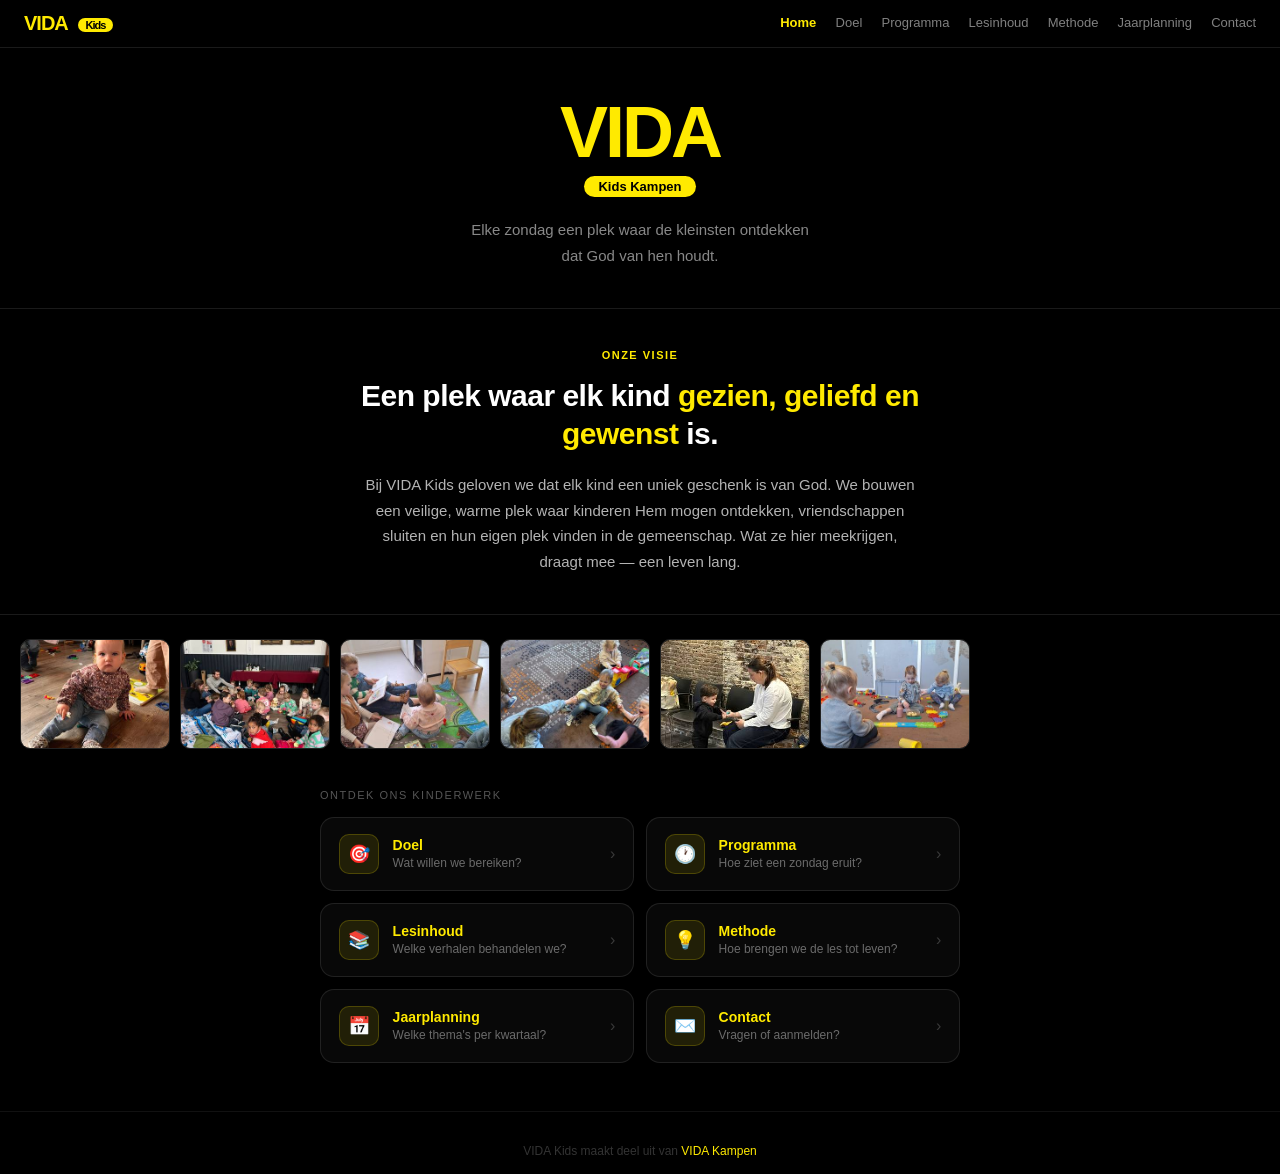
==== commit 145f4a81: "Restructure into multi-page site, compact mobile, remove clutter - Split the single-page app into re" ====
--- a/index.html
+++ b/index.html
@@ -4,1653 +4,104 @@
   <meta charset="UTF-8" />
   <meta name="viewport" content="width=device-width, initial-scale=1.0" />
   <title>VIDA Kids Kampen</title>
-  <link rel="icon" type="image/png" href="[data-uri]" />
-  <link rel="apple-touch-icon" href="[data-uri]" />
-  <style>
-    * { box-sizing: border-box; margin: 0; padding: 0; }
-
-    body {
-      background: #000;
-      font-family: -apple-system, BlinkMacSystemFont, 'Segoe UI', sans-serif;
-      color: #fff;
-      min-height: 100vh;
-    }
-
-    /* HEADER */
-    .header {
-      position: sticky;
-      top: 0;
-      z-index: 100;
-      background: #000;
-      border-bottom: 1px solid #1a1a1a;
-      padding: 0.75rem 1.5rem;
-      display: flex;
-      align-items: center;
-      justify-content: space-between;
-      gap: 1rem;
-    }
-    .header-logo {
-      font-size: 20px;
-      font-weight: 700;
-      color: #FFEA00;
-      letter-spacing: -1px;
-      cursor: pointer;
-      flex-shrink: 0;
-    }
-    .header-logo span {
-      font-size: 11px;
-      font-weight: 600;
-      color: #000;
-      background: #FFEA00;
-      padding: 1px 8px;
-      border-radius: 20px;
-      margin-left: 6px;
-      vertical-align: middle;
-    }
-    .nav {
-      display: flex;
-      align-items: center;
-      gap: 1.2rem;
-      flex-wrap: nowrap;
-      overflow-x: auto;
-      -webkit-overflow-scrolling: touch;
-      scrollbar-width: none;
-      padding-bottom: 2px;
-    }
-    .nav::-webkit-scrollbar { display: none; }
-    .nav a {
-      font-size: 13px;
-      color: rgba(255,255,255,0.5);
-      text-decoration: none;
-      transition: color 0.15s;
-      cursor: pointer;
-    }
-    .nav a:hover, .nav a.active { color: #FFEA00; font-weight: 600; }
-
-    /* PAGES */
-    .page { display: none !important; padding-bottom: 4rem; }
-    .page.active { display: block !important; }
-
-    /* HERO */
-    .hero {
-      padding: 3rem 1.5rem 2.5rem;
-      text-align: center;
-      border-bottom: 1px solid #1a1a1a;
-    }
-    .vida-wordmark {
-      font-size: clamp(48px, 12vw, 72px);
-      font-weight: 700;
-      color: #FFEA00;
-      letter-spacing: -3px;
-      line-height: 1;
-    }
-    .vida-logo {
-      width: clamp(140px, 35vw, 220px);
-      height: auto;
-      mix-blend-mode: multiply;
-      filter: brightness(0) invert(1) sepia(1) saturate(10) hue-rotate(0deg);
-      display: block;
-      margin: 0 auto 0.5rem;
-    }
-    .vida-kids-badge {
-      display: inline-block;
-      background: #FFEA00;
-      color: #000;
-      font-size: 13px;
-      font-weight: 600;
-      padding: 3px 14px;
-      border-radius: 20px;
-      margin-top: 8px;
-    }
-    .hero-tagline {
-      font-size: 15px;
-      color: #888;
-      margin-top: 1.25rem;
-      max-width: 340px;
-      margin-left: auto;
-      margin-right: auto;
-      line-height: 1.7;
-    }
-
-    /* SECTIONS */
-    .section {
-      padding: 2rem 1.25rem 0;
-      max-width: 680px;
-      margin: 0 auto;
-    }
-    .section-label {
-      font-size: 11px;
-      letter-spacing: 1.5px;
-      color: #555;
-      text-transform: uppercase;
-      margin-bottom: 1rem;
-    }
-    .section-title {
-      font-size: 26px;
-      font-weight: 700;
-      color: #FFEA00;
-      margin-bottom: 0.5rem;
-    }
-    .section-subtitle {
-      font-size: 13px;
-      color: rgba(255,255,255,0.4);
-      margin-bottom: 2rem;
-    }
-    .intro-text {
-      font-size: 13px;
-      color: rgba(255,255,255,0.5);
-      line-height: 1.8;
-      border-left: 2px solid rgba(255,234,0,0.3);
-      padding-left: 1rem;
-      margin-bottom: 2rem;
-    }
-
-    /* FEATURED CARD */
-    .featured-card {
-      background: #fff;
-      border-radius: 16px;
-      padding: 1.5rem;
-      margin-bottom: 0.5rem;
-    }
-    .featured-tag {
-      font-size: 11px;
-      font-weight: 600;
-      letter-spacing: 1px;
-      color: rgba(0,0,0,0.35);
-      text-transform: uppercase;
-      margin-bottom: 0.4rem;
-    }
-    .featured-date { font-size: 13px; color: #666; margin-bottom: 0.2rem; }
-    .featured-title {
-      font-size: clamp(22px, 5vw, 28px);
-      font-weight: 700;
-      color: #000;
-      line-height: 1.2;
-      margin-bottom: 0.5rem;
-    }
-    .featured-age {
-      display: inline-block;
-      background: #FFEA00;
-      color: #000;
-      font-size: 11px;
-      font-weight: 600;
-      padding: 3px 12px;
-      border-radius: 20px;
-      margin-bottom: 1.25rem;
-    }
-
-    /* MATERIAL ITEMS */
-    .material-list { list-style: none; display: flex; flex-direction: column; gap: 10px; }
-    .material-item {
-      background: #FFEA00;
-      border-radius: 12px;
-      padding: 12px 14px;
-      display: flex;
-      align-items: flex-start;
-      gap: 12px;
-    }
-    .material-icon { font-size: 18px; flex-shrink: 0; margin-top: 1px; }
-    .material-type {
-      font-size: 10px;
-      color: rgba(0,0,0,0.45);
-      font-weight: 600;
-      text-transform: uppercase;
-      letter-spacing: 0.6px;
-      margin-bottom: 2px;
-    }
-    .material-text { font-size: 14px; color: #000; font-weight: 600; line-height: 1.4; }
-
-    /* ARCHIVE */
-    .archive-grid {
-      display: grid;
-      grid-template-columns: repeat(auto-fit, minmax(160px, 1fr));
-      gap: 12px;
-    }
-    .archive-card {
-      background: #111;
-      border: 0.5px solid #2a2a2a;
-      border-radius: 12px;
-      padding: 1rem 1.1rem;
-    }
-    .archive-date { font-size: 12px; color: #555; margin-bottom: 5px; }
-    .archive-title { font-size: 15px; font-weight: 600; color: #fff; line-height: 1.3; margin-bottom: 8px; }
-    .archive-age {
-      display: inline-block;
-      border: 0.5px solid #333;
-      color: #555;
-      font-size: 11px;
-      padding: 2px 8px;
-      border-radius: 20px;
-    }
-
-    /* KAARTEN (home) */
-    .kaarten-grid {
-      display: grid;
-      grid-template-columns: repeat(auto-fit, minmax(280px, 1fr));
-      gap: 12px;
-      margin-top: 1rem;
-    }
-    .kaart {
-      display: flex;
-      align-items: center;
-      gap: 14px;
-      padding: 1rem 1.1rem;
-      background: rgba(255,255,255,0.03);
-      border: 0.5px solid rgba(255,255,255,0.1);
-      border-radius: 14px;
-      cursor: pointer;
-      transition: border-color 0.15s, background 0.15s;
-      text-decoration: none;
-    }
-    .kaart:hover {
-      border-color: rgba(255,234,0,0.4);
-      background: rgba(255,234,0,0.04);
-    }
-    .kaart-icon {
-      width: 40px;
-      height: 40px;
-      border-radius: 10px;
-      background: rgba(255,234,0,0.1);
-      border: 0.5px solid rgba(255,234,0,0.2);
-      display: flex;
-      align-items: center;
-      justify-content: center;
-      font-size: 18px;
-      flex-shrink: 0;
-    }
-    .kaart-titel { font-size: 14px; font-weight: 600; color: #FFEA00; margin-bottom: 2px; }
-    .kaart-beschrijving { font-size: 12px; color: rgba(255,255,255,0.4); line-height: 1.4; }
-    .kaart-arrow { margin-left: auto; color: rgba(255,255,255,0.2); font-size: 16px; flex-shrink: 0; }
-
-    /* DOEL ITEMS */
-    .doel-lijst { display: flex; flex-direction: column; gap: 12px; }
-    .doel-item {
-      display: flex;
-      align-items: flex-start;
-      gap: 14px;
-      padding: 1rem 1.1rem;
-      background: rgba(255,255,255,0.03);
-      border: 0.5px solid rgba(255,255,255,0.1);
-      border-radius: 14px;
-    }
-    .doel-icon {
-      width: 36px;
-      height: 36px;
-      border-radius: 9px;
-      background: rgba(255,234,0,0.1);
-      border: 0.5px solid rgba(255,234,0,0.2);
-      display: flex;
-      align-items: center;
-      justify-content: center;
-      font-size: 16px;
-      flex-shrink: 0;
-      margin-top: 2px;
-    }
-    .doel-titel { font-size: 13px; font-weight: 600; color: #FFEA00; margin-bottom: 4px; }
-    .doel-tekst { font-size: 12px; color: rgba(255,255,255,0.45); line-height: 1.6; }
-
-    /* TIJDLIJN (programma) */
-    .tijdlijn { position: relative; }
-    .tijdlijn::before {
-      content: '';
-      position: absolute;
-      left: 5.5rem;
-      top: 0;
-      bottom: 0;
-      width: 1px;
-      background: rgba(255,234,0,0.12);
-    }
-    .tijdblok {
-      display: flex;
-      gap: 1.5rem;
-      margin-bottom: 1rem;
-    }
-    .tijdblok-tijd {
-      width: 4.5rem;
-      flex-shrink: 0;
-      padding-top: 1rem;
-      text-align: right;
-      font-size: 13px;
-      font-weight: 600;
-      color: #FFEA00;
-    }
-    .tijdblok-dot-col {
-      display: flex;
-      flex-direction: column;
-      align-items: center;
-      flex-shrink: 0;
-      padding-top: 1rem;
-    }
-    .tijdblok-dot {
-      width: 14px;
-      height: 14px;
-      border-radius: 50%;
-      border: 2px solid rgba(255,234,0,0.3);
-      background: #000;
-      z-index: 1;
-      flex-shrink: 0;
-    }
-    .tijdblok-dot.nieuw {
-      background: #FFEA00;
-      border-color: #FFEA00;
-    }
-    .tijdblok-kaart {
-      flex: 1;
-      padding: 0.9rem 1rem;
-      background: rgba(255,255,255,0.03);
-      border: 0.5px solid rgba(255,255,255,0.1);
-      border-radius: 12px;
-      display: flex;
-      align-items: flex-start;
-      gap: 10px;
-    }
-    .tijdblok-kaart.nieuw {
-      background: rgba(255,234,0,0.04);
-      border-color: rgba(255,234,0,0.3);
-    }
-    .tijdblok-kaart-icon { font-size: 15px; flex-shrink: 0; margin-top: 1px; }
-    .tijdblok-titel { font-size: 13px; font-weight: 600; color: #FFEA00; margin-bottom: 3px; display: flex; align-items: center; gap: 6px; }
-    .nieuw-badge {
-      font-size: 9px;
-      background: #FFEA00;
-      color: #000;
-      font-weight: 700;
-      padding: 1px 6px;
-      border-radius: 20px;
-      text-transform: uppercase;
-      letter-spacing: 0.5px;
-    }
-    .tijdblok-beschrijving { font-size: 12px; color: rgba(255,255,255,0.4); line-height: 1.5; }
-
-    /* LESINHOUD SERIES */
-    .series-lijst { display: flex; flex-direction: column; gap: 14px; }
-    .serie-kaart {
-      background: rgba(255,255,255,0.03);
-      border: 0.5px solid rgba(255,255,255,0.1);
-      border-radius: 14px;
-      overflow: hidden;
-    }
-    .serie-header {
-      display: flex;
-      align-items: center;
-      gap: 12px;
-      padding: 1rem;
-      border-bottom: 0.5px solid rgba(255,255,255,0.05);
-    }
-    .serie-icon {
-      width: 36px;
-      height: 36px;
-      border-radius: 9px;
-      background: rgba(255,234,0,0.1);
-      border: 0.5px solid rgba(255,234,0,0.2);
-      display: flex;
-      align-items: center;
-      justify-content: center;
-      font-size: 16px;
-      flex-shrink: 0;
-    }
-    .serie-titel { font-size: 13px; font-weight: 600; color: #FFEA00; }
-    .serie-thema {
-      font-size: 10px;
-      color: #FFEA00;
-      background: rgba(255,234,0,0.1);
-      border: 0.5px solid rgba(255,234,0,0.2);
-      padding: 1px 8px;
-      border-radius: 20px;
-      margin-top: 2px;
-      display: inline-block;
-    }
-    .serie-leeftijd { font-size: 11px; color: rgba(255,255,255,0.25); margin-top: 1px; }
-    .serie-body { padding: 0.9rem 1rem; }
-    .serie-verhaal {
-      display: flex;
-      align-items: center;
-      gap: 8px;
-      margin-bottom: 6px;
-      font-size: 12px;
-      color: rgba(255,255,255,0.45);
-    }
-    .serie-verhaal::before {
-      content: '';
-      width: 4px;
-      height: 4px;
-      border-radius: 50%;
-      background: rgba(255,234,0,0.4);
-      flex-shrink: 0;
-    }
-
-    /* METHODE */
-    .methode-lijst { display: flex; flex-direction: column; gap: 12px; }
-    .methode-kaart {
-      padding: 1rem;
-      background: rgba(255,255,255,0.03);
-      border: 0.5px solid rgba(255,255,255,0.1);
-      border-radius: 14px;
-    }
-    .methode-header { display: flex; align-items: flex-start; gap: 12px; margin-bottom: 0.75rem; }
-    .methode-icon {
-      width: 36px;
-      height: 36px;
-      border-radius: 9px;
-      background: rgba(255,234,0,0.1);
-      border: 0.5px solid rgba(255,234,0,0.2);
-      display: flex;
-      align-items: center;
-      justify-content: center;
-      font-size: 16px;
-      flex-shrink: 0;
-    }
-    .methode-titel { font-size: 13px; font-weight: 600; color: #FFEA00; margin-bottom: 3px; }
-    .methode-tekst { font-size: 12px; color: rgba(255,255,255,0.45); line-height: 1.6; }
-    .methode-tip {
-      display: flex;
-      gap: 8px;
-      background: rgba(255,234,0,0.05);
-      border: 0.5px solid rgba(255,234,0,0.15);
-      border-radius: 8px;
-      padding: 8px 10px;
-      margin-top: 0.75rem;
-    }
-    .methode-tip-label {
-      font-size: 9px;
-      font-weight: 700;
-      color: rgba(255,234,0,0.5);
-      text-transform: uppercase;
-      letter-spacing: 0.5px;
-      flex-shrink: 0;
-      margin-top: 1px;
-    }
-    .methode-tip-tekst { font-size: 11px; color: rgba(255,255,255,0.35); line-height: 1.5; }
-
-
-
-    /* GEWEEST DIENSTEN */
-    .kwartaal-kaart.geweest .kwartaal-nummer {
-      background: rgba(255,234,0,0.15);
-      color: rgba(255,234,0,0.6);
-    }
-    .maand-rij.geweest .maand-label { color: rgba(255,234,0,0.4); }
-    .maand-rij.geweest .maand-serie { color: rgba(255,255,255,0.4); }
-    .check-badge {
-      display: inline-flex;
-      align-items: center;
-      gap: 4px;
-      font-size: 10px;
-      font-weight: 600;
-      color: #FFEA00;
-      background: rgba(255,234,0,0.1);
-      border: 0.5px solid rgba(255,234,0,0.3);
-      padding: 2px 8px;
-      border-radius: 20px;
-      margin-left: 6px;
-    }
-    .dienst-verslag {
-      margin-top: 6px;
-      font-size: 11px;
-      color: rgba(255,255,255,0.4);
-      line-height: 1.5;
-      font-style: italic;
-      border-left: 2px solid rgba(255,234,0,0.2);
-      padding-left: 8px;
-    }
-    .huidig-badge {
-      display: inline-flex;
-      align-items: center;
-      gap: 4px;
-      font-size: 10px;
-      font-weight: 600;
-      color: #000;
-      background: #FFEA00;
-      padding: 2px 8px;
-      border-radius: 20px;
-      margin-left: 6px;
-    }
-
-    /* JAARPLANNING */
-    .kwartaal-lijst { display: flex; flex-direction: column; gap: 20px; }
-    .kwartaal-kaart {
-      background: rgba(255,255,255,0.03);
-      border: 0.5px solid rgba(255,255,255,0.1);
-      border-radius: 16px;
-      overflow: hidden;
-    }
-    .kwartaal-header {
-      display: flex;
-      align-items: center;
-      gap: 14px;
-      padding: 1rem 1.25rem;
-      border-bottom: 0.5px solid rgba(255,255,255,0.06);
-    }
-    .kwartaal-nummer {
-      width: 38px;
-      height: 38px;
-      border-radius: 10px;
-      background: #FFEA00;
-      color: #000;
-      font-size: 13px;
-      font-weight: 700;
-      display: flex;
-      align-items: center;
-      justify-content: center;
-      flex-shrink: 0;
-    }
-    .kwartaal-naam { font-size: 14px; font-weight: 600; color: #fff; }
-    .kwartaal-periode { font-size: 11px; color: rgba(255,255,255,0.3); margin-top: 1px; }
-    .kwartaal-body { padding: 1rem 1.25rem; display: flex; flex-direction: column; gap: 10px; }
-    .maand-rij {
-      display: flex;
-      align-items: flex-start;
-      gap: 12px;
-    }
-    .maand-label {
-      width: 60px;
-      flex-shrink: 0;
-      font-size: 11px;
-      font-weight: 600;
-      color: rgba(255,234,0,0.7);
-      text-transform: uppercase;
-      letter-spacing: 0.5px;
-      padding-top: 2px;
-    }
-    .maand-content { flex: 1; }
-    .maand-serie {
-      font-size: 13px;
-      font-weight: 600;
-      color: #fff;
-      margin-bottom: 2px;
-    }
-    .maand-thema {
-      display: inline-block;
-      font-size: 10px;
-      color: #FFEA00;
-      background: rgba(255,234,0,0.08);
-      border: 0.5px solid rgba(255,234,0,0.2);
-      padding: 1px 8px;
-      border-radius: 20px;
-    }
-    .bijzonder-rij {
-      display: flex;
-      align-items: center;
-      gap: 8px;
-      padding: 8px 10px;
-      background: rgba(255,234,0,0.05);
-      border: 0.5px solid rgba(255,234,0,0.15);
-      border-radius: 8px;
-      margin-top: 4px;
-    }
-    .bijzonder-icon { font-size: 14px; flex-shrink: 0; }
-    .bijzonder-tekst { font-size: 11px; color: rgba(255,255,255,0.5); }
-    .bijzonder-tekst strong { color: rgba(255,234,0,0.8); font-weight: 600; }
-
-
-
-    /* FOTO SLIDER */
-    @keyframes slide {
-      0%   { transform: translateX(0); }
-      100% { transform: translateX(-50%); }
-    }
-    .foto-strip-wrap {
-      overflow: hidden;
-      width: 100%;
-      background: #000;
-      padding: 1rem 0 0;
-    }
-    .foto-strip {
-      display: flex;
-      gap: 10px;
-      width: max-content;
-      animation: slide 40s linear infinite;
-    }
-    .foto-strip:hover { animation-play-state: paused; }
-    .foto-item {
-      width: 160px;
-      height: 120px;
-      border-radius: 10px;
-      overflow: hidden;
-      flex-shrink: 0;
-      border: 1px solid #222;
-    }
-    .foto-item img {
-      width: 100%;
-      height: 100%;
-      object-fit: cover;
-      display: block;
-    }
-
-    /* FOOTER */
-    .footer {
-      text-align: center;
-      padding: 2rem 1.5rem 1rem;
-      color: #333;
-      font-size: 12px;
-      border-top: 1px solid #111;
-      margin-top: 3rem;
-    }
-    .footer span { color: #FFEA00; }
-
-    /* CONTACT */
-    .contact-lijst {
-      display: flex;
-      flex-direction: column;
-      gap: 0.75rem;
-      margin-top: 1.5rem;
-    }
-    .contact-item {
-      display: flex;
-      align-items: flex-start;
-      gap: 1rem;
-      padding: 1.1rem 1.2rem;
-      background: #0a0a0a;
-      border: 1px solid #1a1a1a;
-      border-radius: 14px;
-      text-decoration: none;
-      color: inherit;
-      transition: border-color 0.15s, transform 0.15s;
-    }
-    a.contact-item:hover {
-      border-color: rgba(255,234,0,0.4);
-      transform: translateY(-1px);
-    }
-    .contact-icon {
-      font-size: 22px;
-      flex-shrink: 0;
-      width: 36px;
-      height: 36px;
-      display: flex;
-      align-items: center;
-      justify-content: center;
-      background: rgba(255,234,0,0.08);
-      border-radius: 10px;
-    }
-    .contact-label {
-      font-size: 11px;
-      font-weight: 600;
-      color: #FFEA00;
-      text-transform: uppercase;
-      letter-spacing: 0.5px;
-      margin-bottom: 3px;
-    }
-    .contact-waarde {
-      font-size: 14px;
-      color: #fff;
-      line-height: 1.5;
-      word-break: break-word;
-    }
-    .contact-extra {
-      font-size: 12px;
-      color: rgba(255,255,255,0.45);
-      margin-top: 2px;
-    }
-    .contact-cta {
-      margin-top: 2rem;
-      padding: 1.5rem;
-      background: linear-gradient(135deg, rgba(255,234,0,0.08), rgba(255,234,0,0.02));
-      border: 1px solid rgba(255,234,0,0.2);
-      border-radius: 16px;
-      text-align: center;
-    }
-    .contact-cta-titel {
-      font-size: 16px;
-      font-weight: 700;
-      color: #FFEA00;
-      margin-bottom: 0.4rem;
-    }
-    .contact-cta-tekst {
-      font-size: 13px;
-      color: rgba(255,255,255,0.6);
-      line-height: 1.6;
-    }
-
-    /* VISIE */
-    .visie-section {
-      padding: 2.5rem 1.5rem;
-      border-bottom: 1px solid #1a1a1a;
-    }
-    .visie-label {
-      font-size: 11px;
-      font-weight: 600;
-      color: #FFEA00;
-      letter-spacing: 1.5px;
-      text-transform: uppercase;
-      margin-bottom: 1rem;
-      text-align: center;
-    }
-    .visie-titel {
-      font-size: clamp(22px, 5vw, 30px);
-      font-weight: 700;
-      color: #fff;
-      text-align: center;
-      line-height: 1.25;
-      max-width: 640px;
-      margin: 0 auto 1.25rem;
-      letter-spacing: -0.5px;
-    }
-    .visie-titel span {
-      color: #FFEA00;
-    }
-    .visie-tekst {
-      font-size: 15px;
-      color: rgba(255,255,255,0.7);
-      line-height: 1.7;
-      text-align: center;
-      max-width: 560px;
-      margin: 0 auto;
-    }
-  </style>
+  <meta name="description" content="VIDA Kids Kampen — elke zondag een plek waar de kleinsten ontdekken dat God van hen houdt." />
+  <link rel="icon" type="image/png" href="favicon.png" />
+  <link rel="apple-touch-icon" href="favicon.png" />
+  <link rel="stylesheet" href="styles.css" />
 </head>
 <body>
 
-  <!-- INTERN CONCEPT BANNER -->
-  <div style="background:#FFEA00;color:#000;position:sticky;top:0;z-index:200;border-bottom:2px solid #000;overflow:hidden;height:36px;display:flex;align-items:center;">
-    <style>
-      @keyframes ticker {
-        0%   { transform: translateX(100vw); }
-        100% { transform: translateX(-100%); }
-      }
-      .ticker-track {
-        display: flex;
-        white-space: nowrap;
-        animation: ticker 55s linear infinite;
-        will-change: transform;
-      }
-      .ticker-item {
-        font-size: 12px;
-        font-weight: 700;
-        letter-spacing: 1.5px;
-        text-transform: uppercase;
-        color: #000;
-        padding: 0 3rem;
-      }
-      .ticker-sep {
-        font-size: 14px;
-        opacity: 0.35;
-        padding: 0 0.5rem;
-      }
-    </style>
-    <div class="ticker-track">
-      <span class="ticker-item">⚠️ Intern concept</span>
-      <span class="ticker-sep">·</span>
-      <span class="ticker-item">Niet voor extern gebruik</span>
-      <span class="ticker-sep">·</span>
-      <span class="ticker-item">Dit is een intern voorstel voor het VIDA Kids team</span>
-      <span class="ticker-sep">·</span>
-      <span class="ticker-item">Nog niet definitief vastgesteld</span>
-      <span class="ticker-sep">·</span>
-      <span class="ticker-item">⚠️ Intern concept</span>
-      <span class="ticker-sep">·</span>
-      <span class="ticker-item">Niet voor extern gebruik</span>
-      <span class="ticker-sep">·</span>
-      <span class="ticker-item">Dit is een intern voorstel voor het VIDA Kids team</span>
-      <span class="ticker-sep">·</span>
-      <span class="ticker-item">Nog niet definitief vastgesteld</span>
-      <span class="ticker-sep">·</span>
+  <header class="header">
+    <a class="header-logo" href="index.html">VIDA <span>Kids</span></a>
+    <nav class="nav">
+      <a href="index.html" class="active">Home</a>
+      <a href="doel.html">Doel</a>
+      <a href="programma.html">Programma</a>
+      <a href="lesinhoud.html">Lesinhoud</a>
+      <a href="methode.html">Methode</a>
+      <a href="jaarplanning.html">Jaarplanning</a>
+      <a href="contact.html">Contact</a>
+    </nav>
+  </header>
+
+  <div class="hero">
+    <div class="vida-wordmark">VIDA</div>
+    <div><span class="vida-kids-badge">Kids Kampen</span></div>
+    <p class="hero-tagline">Elke zondag een plek waar de kleinsten ontdekken dat God van hen houdt.</p>
+  </div>
+
+  <div class="visie-section">
+    <div class="visie-label">Onze visie</div>
+    <h2 class="visie-titel">Een plek waar elk kind <span>gezien, geliefd en gewenst</span> is.</h2>
+    <p class="visie-tekst">Bij VIDA Kids geloven we dat elk kind een uniek geschenk is van God. We bouwen een veilige, warme plek waar kinderen Hem mogen ontdekken, vriendschappen sluiten en hun eigen plek vinden in de gemeenschap. Wat ze hier meekrijgen, draagt mee — een leven lang.</p>
+  </div>
+
+  <div class="foto-strip-wrap">
+    <div class="foto-strip">
+      <div class="foto-item"><img src="foto1.jpg" alt="VIDA Kids" loading="lazy" /></div>
+      <div class="foto-item"><img src="foto2.jpg" alt="VIDA Kids" loading="lazy" /></div>
+      <div class="foto-item"><img src="foto3.jpg" alt="VIDA Kids" loading="lazy" /></div>
+      <div class="foto-item"><img src="foto4.jpg" alt="VIDA Kids" loading="lazy" /></div>
+      <div class="foto-item"><img src="foto5.jpg" alt="VIDA Kids" loading="lazy" /></div>
+      <div class="foto-item"><img src="foto6.jpg" alt="VIDA Kids" loading="lazy" /></div>
     </div>
   </div>
 
-  <!-- HEADER -->
-  <header class="header">
-    <div class="header-logo" onclick="showPage('home')" style="display:flex;align-items:center;gap:8px;">
-      <img src="[data-uri]" alt="VIDA" style="height:26px;width:auto;filter:brightness(0) invert(1) sepia(1) saturate(10) hue-rotate(0deg);" />
-      <span>Kids</span>
+  <div class="section">
+    <div class="section-label">Ontdek ons kinderwerk</div>
+    <div class="kaarten-grid">
+      <a class="kaart" href="doel.html">
+        <div class="kaart-icon">🎯</div>
+        <div>
+          <div class="kaart-titel">Doel</div>
+          <div class="kaart-beschrijving">Wat willen we bereiken?</div>
+        </div>
+        <div class="kaart-arrow">›</div>
+      </a>
+      <a class="kaart" href="programma.html">
+        <div class="kaart-icon">🕐</div>
+        <div>
+          <div class="kaart-titel">Programma</div>
+          <div class="kaart-beschrijving">Hoe ziet een zondag eruit?</div>
+        </div>
+        <div class="kaart-arrow">›</div>
+      </a>
+      <a class="kaart" href="lesinhoud.html">
+        <div class="kaart-icon">📚</div>
+        <div>
+          <div class="kaart-titel">Lesinhoud</div>
+          <div class="kaart-beschrijving">Welke verhalen behandelen we?</div>
+        </div>
+        <div class="kaart-arrow">›</div>
+      </a>
+      <a class="kaart" href="methode.html">
+        <div class="kaart-icon">💡</div>
+        <div>
+          <div class="kaart-titel">Methode</div>
+          <div class="kaart-beschrijving">Hoe brengen we de les tot leven?</div>
+        </div>
+        <div class="kaart-arrow">›</div>
+      </a>
+      <a class="kaart" href="jaarplanning.html">
+        <div class="kaart-icon">📅</div>
+        <div>
+          <div class="kaart-titel">Jaarplanning</div>
+          <div class="kaart-beschrijving">Welke thema's per kwartaal?</div>
+        </div>
+        <div class="kaart-arrow">›</div>
+      </a>
+      <a class="kaart" href="contact.html">
+        <div class="kaart-icon">✉️</div>
+        <div>
+          <div class="kaart-titel">Contact</div>
+          <div class="kaart-beschrijving">Vragen of aanmelden?</div>
+        </div>
+        <div class="kaart-arrow">›</div>
+      </a>
     </div>
-    <nav class="nav">
-      <a onclick="showPage('home')" id="nav-home" class="active">Home</a>
-      <a onclick="showPage('doel')" id="nav-doel">Doel</a>
-      <a onclick="showPage('programma')" id="nav-programma">Programma</a>
-      <a onclick="showPage('lesinhoud')" id="nav-lesinhoud">Lesinhoud</a>
-      <a onclick="showPage('methode')" id="nav-methode">Methode</a>
-      <a onclick="showPage('jaarplanning')" id="nav-jaarplanning">Jaarplanning</a>
-      <a onclick="showPage('contact')" id="nav-contact">Contact</a>
-    </nav>
-  </header>
-
-  <!-- ======================== PAGINA: HOME ======================== -->
-  <div class="page active" id="page-home">
-    <div class="hero">
-      <div class="vida-wordmark">VIDA</div>
-      <div><span class="vida-kids-badge">Kids Kampen</span></div>
-      <p class="hero-tagline">Elke zondag een plek waar de kleinsten ontdekken dat God van hen houdt.</p>
-
-      </div>
-    </div>
-
-    <div class="visie-section">
-      <div class="visie-label">Onze visie</div>
-      <h2 class="visie-titel">Een plek waar elk kind <span>gezien, geliefd en gewenst</span> is.</h2>
-      <p class="visie-tekst">Bij VIDA Kids geloven we dat elk kind een uniek geschenk is van God. We bouwen een veilige, warme plek waar kinderen Hem mogen ontdekken, vriendschappen sluiten en hun eigen plek vinden in de gemeenschap. Wat ze hier meekrijgen, draagt mee — een leven lang.</p>
-    </div>
-
-    <div class="foto-strip-wrap">
-      <div class="foto-strip">
-        <div class="foto-item"><img src="foto1.jpg" alt="VIDA Kids" loading="lazy" /></div>
-<div class="foto-item"><img src="foto2.jpg" alt="VIDA Kids" loading="lazy" /></div>
-<div class="foto-item"><img src="foto3.jpg" alt="VIDA Kids" loading="lazy" /></div>
-<div class="foto-item"><img src="foto4.jpg" alt="VIDA Kids" loading="lazy" /></div>
-<div class="foto-item"><img src="foto5.jpg" alt="VIDA Kids" loading="lazy" /></div>
-<div class="foto-item"><img src="foto6.jpg" alt="VIDA Kids" loading="lazy" /></div>
-
-        <div class="foto-item"><img src="foto1.jpg" alt="VIDA Kids" loading="lazy" /></div>
-<div class="foto-item"><img src="foto2.jpg" alt="VIDA Kids" loading="lazy" /></div>
-<div class="foto-item"><img src="foto3.jpg" alt="VIDA Kids" loading="lazy" /></div>
-<div class="foto-item"><img src="foto4.jpg" alt="VIDA Kids" loading="lazy" /></div>
-<div class="foto-item"><img src="foto5.jpg" alt="VIDA Kids" loading="lazy" /></div>
-<div class="foto-item"><img src="foto6.jpg" alt="VIDA Kids" loading="lazy" /></div>
-
-      </div>
-    </div>
-
-    <div class="section" style="padding-top: 2.5rem;">
-      <div class="section-label">Ontdek ons kinderwerk</div>
-      <div class="kaarten-grid">
-        <div class="kaart" onclick="showPage('doel')">
-          <div class="kaart-icon">🎯</div>
-          <div>
-            <div class="kaart-titel">Doel</div>
-            <div class="kaart-beschrijving">Wat willen we bereiken?</div>
-          </div>
-          <div class="kaart-arrow">›</div>
-        </div>
-        <div class="kaart" onclick="showPage('programma')">
-          <div class="kaart-icon">🕐</div>
-          <div>
-            <div class="kaart-titel">Programma</div>
-            <div class="kaart-beschrijving">Hoe ziet een zondag eruit?</div>
-          </div>
-          <div class="kaart-arrow">›</div>
-        </div>
-        <div class="kaart" onclick="showPage('lesinhoud')">
-          <div class="kaart-icon">📚</div>
-          <div>
-            <div class="kaart-titel">Lesinhoud</div>
-            <div class="kaart-beschrijving">Welke verhalen behandelen we?</div>
-          </div>
-          <div class="kaart-arrow">›</div>
-        </div>
-        <div class="kaart" onclick="showPage('methode')">
-          <div class="kaart-icon">💡</div>
-          <div>
-            <div class="kaart-titel">Methode</div>
-            <div class="kaart-beschrijving">Hoe brengen we de les tot leven?</div>
-          </div>
-          <div class="kaart-arrow">›</div>
-        </div>
-        <div class="kaart" onclick="showPage('jaarplanning')">
-          <div class="kaart-icon">📅</div>
-          <div>
-            <div class="kaart-titel">Jaarplanning</div>
-            <div class="kaart-beschrijving">Welke thema's per kwartaal?</div>
-          </div>
-          <div class="kaart-arrow">›</div>
-        </div>
-        <div class="kaart" onclick="showPage('contact')">
-          <div class="kaart-icon">✉️</div>
-          <div>
-            <div class="kaart-titel">Contact</div>
-            <div class="kaart-beschrijving">Vragen of aanmelden?</div>
-          </div>
-          <div class="kaart-arrow">›</div>
-        </div>
-      </div>
-    </div>
-
-    <div class="footer">VIDA Kids maakt deel uit van <span>VIDA Kampen</span></div>
   </div>
 
-  <!-- ======================== PAGINA: DOEL ======================== -->
-  <div class="page" id="page-doel">
-    <div class="section" style="padding-top: 3rem;">
-      <div class="section-title">Doel</div>
-      <div class="section-subtitle">Wat willen we bereiken met het kinderwerk?</div>
-      <p class="intro-text">Het kinderwerk van VIDA Kampen is er voor kinderen van 0 tot 12 jaar. We willen een plek zijn waar kinderen zich thuis voelen, God leren kennen en samen groeien. Hieronder staan de zes pijlers die ons richting geven.</p>
-      <div class="doel-lijst">
-        <div class="doel-item">
-          <div class="doel-icon">❤️</div>
-          <div>
-            <div class="doel-titel">Geliefd voelen</div>
-            <div class="doel-tekst">Elk kind ervaart dat het gekend en geliefd is — door God en door de mensen om hem heen. Dit is de basis van alles wat we doen.</div>
-          </div>
-        </div>
-        <div class="doel-item">
-          <div class="doel-icon">📖</div>
-          <div>
-            <div class="doel-titel">Bijbel leren kennen</div>
-            <div class="doel-tekst">Kinderen maken op een toegankelijke manier kennis met de verhalen en waarden uit de Bijbel, passend bij hun leeftijd.</div>
-          </div>
-        </div>
-        <div class="doel-item">
-          <div class="doel-icon">👫</div>
-          <div>
-            <div class="doel-titel">Gemeenschap ervaren</div>
-            <div class="doel-tekst">Samen spelen, delen en leren. Kinderen bouwen vriendschappen en leren wat het betekent om onderdeel te zijn van een gemeenschap.</div>
-          </div>
-        </div>
-        <div class="doel-item">
-          <div class="doel-icon">💡</div>
-          <div>
-            <div class="doel-titel">Geloof ontdekken</div>
-            <div class="doel-tekst">We prikkelen nieuwsgierigheid. Vragen zijn welkom. Kinderen mogen op hun eigen tempo ontdekken wat geloof voor hen betekent.</div>
-          </div>
-        </div>
-        <div class="doel-item">
-          <div class="doel-icon">🛡️</div>
-          <div>
-            <div class="doel-titel">Veilige omgeving</div>
-            <div class="doel-tekst">Het kinderwerk is een veilige plek waar elk kind zichzelf mag zijn, ongeacht achtergrond of kennisniveau.</div>
-          </div>
-        </div>
-        <div class="doel-item">
-          <div class="doel-icon">🏗️</div>
-          <div>
-            <div class="doel-titel">Fundering leggen</div>
-            <div class="doel-tekst">We leggen een fundament dat meegroeit. Wat kinderen hier leren, draagt hen door het leven — ook als ze ouder worden.</div>
-          </div>
-        </div>
-      </div>
-    </div>
-    <div class="footer">VIDA Kids maakt deel uit van <span>VIDA Kampen</span></div>
-  </div>
-
-  <!-- ======================== PAGINA: PROGRAMMA ======================== -->
-  <div class="page" id="page-programma">
-    <div class="section" style="padding-top: 3rem;">
-      <div class="section-title">Programma</div>
-      <div class="section-subtitle">Hoe ziet een zondagochtend eruit?</div>
-      <div class="tijdlijn">
-        <div class="tijdblok">
-          <div class="tijdblok-tijd">10:00</div>
-          <div class="tijdblok-dot-col"><div class="tijdblok-dot"></div></div>
-          <div class="tijdblok-kaart">
-            <div class="tijdblok-kaart-icon">⭐</div>
-            <div>
-              <div class="tijdblok-titel">Welkom</div>
-              <div class="tijdblok-beschrijving">Kinderen worden ontvangen, even bijpraten en settelen.</div>
-            </div>
-          </div>
-        </div>
-        <div class="tijdblok">
-          <div class="tijdblok-tijd">10:10</div>
-          <div class="tijdblok-dot-col"><div class="tijdblok-dot"></div></div>
-          <div class="tijdblok-kaart">
-            <div class="tijdblok-kaart-icon">🧩</div>
-            <div>
-              <div class="tijdblok-titel">Openingsactiviteit</div>
-              <div class="tijdblok-beschrijving">Een korte energizer of spel om iedereen wakker te maken.</div>
-            </div>
-          </div>
-        </div>
-        <div class="tijdblok">
-          <div class="tijdblok-tijd">10:20</div>
-          <div class="tijdblok-dot-col"><div class="tijdblok-dot"></div></div>
-          <div class="tijdblok-kaart">
-            <div class="tijdblok-kaart-icon">📖</div>
-            <div>
-              <div class="tijdblok-titel">Bijbelverhaal</div>
-              <div class="tijdblok-beschrijving">Het verhaal van de dag wordt verteld op een aansprekende manier.</div>
-            </div>
-          </div>
-        </div>
-        <div class="tijdblok">
-          <div class="tijdblok-tijd">10:35</div>
-          <div class="tijdblok-dot-col"><div class="tijdblok-dot"></div></div>
-          <div class="tijdblok-kaart">
-            <div class="tijdblok-kaart-icon">✏️</div>
-            <div>
-              <div class="tijdblok-titel">Verwerking</div>
-              <div class="tijdblok-beschrijving">Knutselen, tekenen of een werkblad passend bij het thema.</div>
-            </div>
-          </div>
-        </div>
-        <div class="tijdblok">
-          <div class="tijdblok-tijd">10:50</div>
-          <div class="tijdblok-dot-col"><div class="tijdblok-dot"></div></div>
-          <div class="tijdblok-kaart">
-            <div class="tijdblok-kaart-icon">🎵</div>
-            <div>
-              <div class="tijdblok-titel">Lied & afsluiting</div>
-              <div class="tijdblok-beschrijving">Samen zingen en kort afronden met een gebed.</div>
-            </div>
-          </div>
-        </div>
-        <div class="tijdblok">
-          <div class="tijdblok-tijd">11:00</div>
-          <div class="tijdblok-dot-col"><div class="tijdblok-dot nieuw"></div></div>
-          <div class="tijdblok-kaart nieuw">
-            <div class="tijdblok-kaart-icon">❤️</div>
-            <div>
-              <div class="tijdblok-titel">Eigen creativiteit <span class="nieuw-badge">Nieuw</span></div>
-              <div class="tijdblok-beschrijving">Kinderen mogen hun eigen speelgoed meenemen en spelen. Ze oefenen hierbij op een natuurlijke manier het delen met anderen.</div>
-            </div>
-          </div>
-        </div>
-        <div class="tijdblok">
-          <div class="tijdblok-tijd">11:15</div>
-          <div class="tijdblok-dot-col"><div class="tijdblok-dot"></div></div>
-          <div class="tijdblok-kaart">
-            <div class="tijdblok-kaart-icon">🎮</div>
-            <div>
-              <div class="tijdblok-titel">Vrij spel</div>
-              <div class="tijdblok-beschrijving">Vrije tijd tot het einde van de dienst.</div>
-            </div>
-          </div>
-        </div>
-      </div>
-    </div>
-    <div class="footer">VIDA Kids maakt deel uit van <span>VIDA Kampen</span></div>
-  </div>
-
-  <!-- ======================== PAGINA: LESINHOUD ======================== -->
-  <div class="page" id="page-lesinhoud">
-    <div class="section" style="padding-top: 3rem;">
-      <div class="section-title">Lesinhoud</div>
-      <div class="section-subtitle">Welke verhalen en thema's behandelen we?</div>
-      <p class="intro-text">We werken met thematische series van 4 tot 6 weken. Elk verhaal heeft een helder thema dat aansluit bij de belevingswereld van het kind.</p>
-      <div class="series-lijst">
-        <div class="serie-kaart">
-          <div class="serie-header">
-            <div class="serie-icon">☀️</div>
-            <div>
-              <div class="serie-titel">God maakte alles</div>
-              <div><span class="serie-thema">Schepping</span></div>
-              <div class="serie-leeftijd">0–6 jaar</div>
-            </div>
-          </div>
-          <div class="serie-body">
-            <div class="serie-verhaal">De schepping (Genesis 1-2)</div>
-            <div class="serie-verhaal">Adam en Eva in de tuin</div>
-            <div class="serie-verhaal">Noach en de ark</div>
-            <div class="serie-verhaal">De regenboog als belofte</div>
-          </div>
-        </div>
-        <div class="serie-kaart">
-          <div class="serie-header">
-            <div class="serie-icon">⭐</div>
-            <div>
-              <div class="serie-titel">Jezus houdt van mij</div>
-              <div><span class="serie-thema">Liefde van God</span></div>
-              <div class="serie-leeftijd">0–6 jaar</div>
-            </div>
-          </div>
-          <div class="serie-body">
-            <div class="serie-verhaal">Jezus en de kinderen (Markus 10)</div>
-            <div class="serie-verhaal">De verloren zoon</div>
-            <div class="serie-verhaal">De barmhartige Samaritaan</div>
-            <div class="serie-verhaal">Zacheüs in de boom</div>
-          </div>
-        </div>
-        <div class="serie-kaart">
-          <div class="serie-header">
-            <div class="serie-icon">⚓</div>
-            <div>
-              <div class="serie-titel">Groot geloof</div>
-              <div><span class="serie-thema">Vertrouwen</span></div>
-              <div class="serie-leeftijd">4–12 jaar</div>
-            </div>
-          </div>
-          <div class="serie-body">
-            <div class="serie-verhaal">David en Goliath</div>
-            <div class="serie-verhaal">Daniël in de leeuwenkuil</div>
-            <div class="serie-verhaal">Jozua en de muren van Jericho</div>
-            <div class="serie-verhaal">Petrus loopt op water</div>
-          </div>
-        </div>
-        <div class="serie-kaart">
-          <div class="serie-header">
-            <div class="serie-icon">🕊️</div>
-            <div>
-              <div class="serie-titel">Woorden van Jezus</div>
-              <div><span class="serie-thema">Bergrede & gelijkenissen</span></div>
-              <div class="serie-leeftijd">6–12 jaar</div>
-            </div>
-          </div>
-          <div class="serie-body">
-            <div class="serie-verhaal">De zaaier</div>
-            <div class="serie-verhaal">Het mosterdzaadje</div>
-            <div class="serie-verhaal">Het verloren schaap</div>
-            <div class="serie-verhaal">Licht voor de wereld</div>
-          </div>
-        </div>
-        <div class="serie-kaart">
-          <div class="serie-header">
-            <div class="serie-icon">⚡</div>
-            <div>
-              <div class="serie-titel">Helden van het geloof</div>
-              <div><span class="serie-thema">Bijbelse karakters</span></div>
-              <div class="serie-leeftijd">6–12 jaar</div>
-            </div>
-          </div>
-          <div class="serie-body">
-            <div class="serie-verhaal">Mozes en de uittocht</div>
-            <div class="serie-verhaal">Ruth en Naomi</div>
-            <div class="serie-verhaal">Ester redt haar volk</div>
-            <div class="serie-verhaal">Paulus en zijn reizen</div>
-          </div>
-        </div>
-      </div>
-    </div>
-    <div class="footer">VIDA Kids maakt deel uit van <span>VIDA Kampen</span></div>
-  </div>
-
-  <!-- ======================== PAGINA: METHODE ======================== -->
-  <div class="page" id="page-methode">
-    <div class="section" style="padding-top: 3rem;">
-      <div class="section-title">Methode</div>
-      <div class="section-subtitle">Hoe brengen we de les tot leven?</div>
-      <p class="intro-text">Goede inhoud heeft een goede vorm nodig. We werken met zes methodische principes die samen zorgen voor een effectieve en warme leeromgeving.</p>
-      <div class="methode-lijst">
-        <div class="methode-kaart">
-          <div class="methode-header">
-            <div class="methode-icon">🎤</div>
-            <div>
-              <div class="methode-titel">Verhalend vertellen</div>
-              <div class="methode-tekst">De Bijbelverhalen worden levendig gebracht — met stemvariatie, pauzes en oogcontact. Geen voorlezen, maar vertellen. Het kind wordt meegenomen in het verhaal.</div>
-            </div>
-          </div>
-          <div class="methode-tip">
-            <div class="methode-tip-label">Tip</div>
-            <div class="methode-tip-tekst">Oefen het verhaal van tevoren zonder boek.</div>
-          </div>
-        </div>
-        <div class="methode-kaart">
-          <div class="methode-header">
-            <div class="methode-icon">🎨</div>
-            <div>
-              <div class="methode-titel">Creatieve verwerking</div>
-              <div class="methode-tekst">Na het verhaal verwerken kinderen de boodschap via knutselen, tekenen of bouwen. Handen en hoofd werken samen — zo beklijft de inhoud beter.</div>
-            </div>
-          </div>
-          <div class="methode-tip">
-            <div class="methode-tip-label">Tip</div>
-            <div class="methode-tip-tekst">Koppel de activiteit altijd aan één centrale vraag uit het verhaal.</div>
-          </div>
-        </div>
-        <div class="methode-kaart">
-          <div class="methode-header">
-            <div class="methode-icon">🎵</div>
-            <div>
-              <div class="methode-titel">Liedjes en beweging</div>
-              <div class="methode-tekst">Muziek en beweging zijn krachtige leermiddelen voor jonge kinderen. We gebruiken eenvoudige, herhalende liedjes die de kern van het thema samenvatten.</div>
-            </div>
-          </div>
-          <div class="methode-tip">
-            <div class="methode-tip-label">Tip</div>
-            <div class="methode-tip-tekst">Herhaal hetzelfde lied meerdere weken — herhaling = leren.</div>
-          </div>
-        </div>
-        <div class="methode-kaart">
-          <div class="methode-header">
-            <div class="methode-icon">💬</div>
-            <div>
-              <div class="methode-titel">Open vragen stellen</div>
-              <div class="methode-tekst">We stellen vragen die uitnodigen tot nadenken, niet tot het geven van het 'goede antwoord'. Elk kind heeft een waardevolle inbreng.</div>
-            </div>
-          </div>
-          <div class="methode-tip">
-            <div class="methode-tip-label">Tip</div>
-            <div class="methode-tip-tekst">Begin met: "Wat vind jij…?" in plaats van "Wat is het antwoord?"</div>
-          </div>
-        </div>
-        <div class="methode-kaart">
-          <div class="methode-header">
-            <div class="methode-icon">🔁</div>
-            <div>
-              <div class="methode-titel">Herhaling en rituelen</div>
-              <div class="methode-tekst">Vaste rituelen geven kinderen houvast en veiligheid. Herhaling van thema's versterkt het leren.</div>
-            </div>
-          </div>
-          <div class="methode-tip">
-            <div class="methode-tip-label">Tip</div>
-            <div class="methode-tip-tekst">Gebruik elke week dezelfde openingszin of hetzelfde gebaar.</div>
-          </div>
-        </div>
-        <div class="methode-kaart">
-          <div class="methode-header">
-            <div class="methode-icon">🙌</div>
-            <div>
-              <div class="methode-titel">Doen en meedoen</div>
-              <div class="methode-tekst">Kinderen leren door te doen. We betrekken hen actief — door rollen te geven in het verhaal, samen te bidden of voor elkaar te zorgen.</div>
-            </div>
-          </div>
-          <div class="methode-tip">
-            <div class="methode-tip-label">Tip</div>
-            <div class="methode-tip-tekst">Geef elk kind minstens één moment van actieve deelname per sessie.</div>
-          </div>
-        </div>
-      </div>
-    </div>
-    <div class="footer">VIDA Kids maakt deel uit van <span>VIDA Kampen</span></div>
-  </div>
-
-
-  <!-- ======================== PAGINA: JAARPLANNING ======================== -->
-  <div class="page" id="page-jaarplanning">
-    <div class="section" style="padding-top: 3rem;">
-      <div class="section-title">Jaarplanning</div>
-      <div class="section-subtitle">Overzicht per kwartaal — seizoen 2025/2026</div>
-      <p class="intro-text">De zondagen met een ✓ zijn al geweest. De beschrijvingen komen uit de WhatsApp-updates van het crècheteam.</p>
-
-      <div class="kwartaal-lijst">
-
-        <!-- Q4 2025 -->
-        <div class="kwartaal-kaart geweest">
-          <div class="kwartaal-header">
-            <div class="kwartaal-nummer">Q4</div>
-            <div>
-              <div class="kwartaal-naam">Oktober – December 2025</div>
-              <div class="kwartaal-periode">Opstart & feestdagen</div>
-            </div>
-          </div>
-          <div class="kwartaal-body">
-
-            <div class="maand-rij geweest">
-              <div class="maand-label">19 okt</div>
-              <div class="maand-content">
-                <div class="maand-serie">Crèche opstart <span class="check-badge">✓ Geweest</span></div>
-                <span class="maand-thema">Eerste verslag</span>
-                <div class="dienst-verslag">"Wat was het weer gezellig vandaag in de crèche! Twee vaders namen de leiding — één van hen was papa Anton, een topper! Ze luisterden naar hem en deden vrolijk mee." — Samuel</div>
-              </div>
-            </div>
-
-            <div class="maand-rij geweest">
-              <div class="maand-label">26 okt</div>
-              <div class="maand-content">
-                <div class="maand-serie">Crèche <span class="check-badge">✓ Geweest</span></div>
-                <span class="maand-thema">Aimée + ouder</span>
-              </div>
-            </div>
-
-            <div class="maand-rij geweest">
-              <div class="maand-label">9 nov</div>
-              <div class="maand-content">
-                <div class="maand-serie">Pilot 2 locaties <span class="check-badge">✓ Geweest</span></div>
-                <span class="maand-thema">Villa Nova + Rehoboth</span>
-                <div class="dienst-verslag">"Er is weer heel lekker en gezellig gespeeld, dit keer bij Villa Nova in een kleuterlokaal." — Mariëlle</div>
-              </div>
-            </div>
-
-            <div class="maand-rij geweest">
-              <div class="maand-label">16 nov</div>
-              <div class="maand-content">
-                <div class="maand-serie">Bovenkerk <span class="check-badge">✓ Geweest</span></div>
-                <span class="maand-thema">Paulien</span>
-                <div class="dienst-verslag">"We mochten heel veel kindjes verwelkomen. Bijzonder dankbaar dat Benjamin er vanmorgen weer bij kon zijn. Oudere kinderen helpen de jongere... dat voelt als familie zijn." — Paulien</div>
-              </div>
-            </div>
-
-            <div class="maand-rij geweest">
-              <div class="maand-label">23 nov</div>
-              <div class="maand-content">
-                <div class="maand-serie">Crèche <span class="check-badge">✓ Geweest</span></div>
-                <span class="maand-thema">Femke</span>
-                <div class="dienst-verslag">"Iedereen had gezellig met elkaar gespeeld, en boekjes lezen was bij allemaal favoriet. Ondanks het geluid konden de kleintjes toch nog even lekker slapen." — Femke</div>
-              </div>
-            </div>
-
-            <div class="maand-rij geweest">
-              <div class="maand-label">7 dec</div>
-              <div class="maand-content">
-                <div class="maand-serie">Crèche <span class="check-badge">✓ Geweest</span></div>
-                <span class="maand-thema">Aimée + Paulien</span>
-                <div class="dienst-verslag">"Super gezellige morgen met alle kindjes. Het glijbaantje was dé attractie! Aimée bracht 2 baby's in slaap — topper!" — Paulien</div>
-              </div>
-            </div>
-
-            <div class="maand-rij geweest">
-              <div class="maand-label">14 dec</div>
-              <div class="maand-content">
-                <div class="maand-serie">Pilot 2 locaties <span class="check-badge">✓ Geweest</span></div>
-                <span class="maand-thema">IJsselmuiden + Kampen</span>
-                <div class="dienst-verslag">"Abel speelde vrolijk mee en heeft helemaal niet gehuild. Dat is precies de visie: een veilige omgeving voor de kinderen." — Samuel</div>
-              </div>
-            </div>
-
-            <div class="bijzonder-rij">
-              <div class="bijzonder-icon">🎄</div>
-              <div class="bijzonder-tekst"><strong>25 & 28 dec</strong> — Geen crèche (familiedienst / kerstvakantie)</div>
-            </div>
-          </div>
-        </div>
-
-        <!-- Q1 2026 -->
-        <div class="kwartaal-kaart geweest">
-          <div class="kwartaal-header">
-            <div class="kwartaal-nummer">Q1</div>
-            <div>
-              <div class="kwartaal-naam">Januari – Maart 2026</div>
-              <div class="kwartaal-periode">Serie: God maakte alles • Schepping & begin</div>
-            </div>
-          </div>
-          <div class="kwartaal-body">
-
-            <div class="maand-rij geweest">
-              <div class="maand-label">4 jan</div>
-              <div class="maand-content">
-                <div class="maand-serie">Geen crèche <span class="check-badge">✓ Geweest</span></div>
-                <span class="maand-thema">Kerstvakantie</span>
-              </div>
-            </div>
-
-            <div class="maand-rij geweest">
-              <div class="maand-label">11 jan</div>
-              <div class="maand-content">
-                <div class="maand-serie">Burgwalkerk <span class="check-badge">✓ Geweest</span></div>
-                <span class="maand-thema">Samuel + Eline</span>
-                <div class="dienst-verslag">"Het was weer een gezellige ochtend bij de crèche in de burgwalkerk!" — Eline</div>
-              </div>
-            </div>
-
-            <div class="maand-rij geweest">
-              <div class="maand-label">18 jan</div>
-              <div class="maand-content">
-                <div class="maand-serie">IJsselmuiden (pilot) <span class="check-badge">✓ Geweest</span></div>
-                <span class="maand-thema">Romy + Ineke</span>
-                <div class="dienst-verslag">"Wij hebben in IJsselmuiden ook een goede ochtend gehad met 6 kindjes, en wat oudere kindjes die kwamen helpen/spelen." — Romy</div>
-              </div>
-            </div>
-
-            <div class="maand-rij geweest">
-              <div class="maand-label">25 jan</div>
-              <div class="maand-content">
-                <div class="maand-serie">Stadskazerne <span class="check-badge">✓ Geweest</span></div>
-                <span class="maand-thema">Paulien + Wouter</span>
-                <div class="dienst-verslag">"Ondanks de last-minute ziekmelding konden we mooi draaien dankzij Wouter. Een gezegende dienst — zelfs tieners kwamen daarna enthousiast helpen." — Samuel</div>
-              </div>
-            </div>
-
-            <div class="maand-rij geweest">
-              <div class="maand-label">1 feb</div>
-              <div class="maand-content">
-                <div class="maand-serie">Stadskazerne <span class="check-badge">✓ Geweest</span></div>
-                <span class="maand-thema">Lois + Ilona / Margarita</span>
-              </div>
-            </div>
-
-            <div class="maand-rij geweest">
-              <div class="maand-label">8 feb</div>
-              <div class="maand-content">
-                <div class="maand-serie">Bovenkerk <span class="check-badge">✓ Geweest</span></div>
-                <span class="maand-thema">Samuel + Anton</span>
-              </div>
-            </div>
-
-            <div class="maand-rij geweest">
-              <div class="maand-label">15 feb</div>
-              <div class="maand-content">
-                <div class="maand-serie">Stadskazerne <span class="check-badge">✓ Geweest</span></div>
-                <span class="maand-thema">Femke + Ilona</span>
-              </div>
-            </div>
-
-            <div class="maand-rij geweest">
-              <div class="maand-label">22 feb</div>
-              <div class="maand-content">
-                <div class="maand-serie">Stadskazerne <span class="check-badge">✓ Geweest</span></div>
-                <span class="maand-thema">Aimée + Mariëlle</span>
-              </div>
-            </div>
-
-            <div class="maand-rij geweest">
-              <div class="maand-label">1 mrt</div>
-              <div class="maand-content">
-                <div class="maand-serie">Stadskazerne <span class="check-badge">✓ Geweest</span></div>
-                <span class="maand-thema">Samuel + Patrick</span>
-              </div>
-            </div>
-
-            <div class="maand-rij geweest">
-              <div class="maand-label">8 mrt</div>
-              <div class="maand-content">
-                <div class="maand-serie">Bovenkerk <span class="check-badge">✓ Geweest</span></div>
-                <span class="maand-thema">Paulien + Lisa</span>
-              </div>
-            </div>
-
-            <div class="maand-rij geweest">
-              <div class="maand-label">15 mrt</div>
-              <div class="maand-content">
-                <div class="maand-serie">Stadskazerne <span class="check-badge">✓ Geweest</span></div>
-                <span class="maand-thema">Lisa + Romy</span>
-              </div>
-            </div>
-
-            <div class="maand-rij geweest">
-              <div class="maand-label">22 mrt</div>
-              <div class="maand-content">
-                <div class="maand-serie">Stadskazerne <span class="check-badge">✓ Geweest</span></div>
-                <span class="maand-thema">Aimée + Lisa</span>
-                <div class="dienst-verslag">"Het was een gezellige ochtend met 7 kindjes. Lekker rustig en heel veel aandacht voor de kleintjes door grote meiden en Sef die kwamen helpen." — Lisa</div>
-              </div>
-            </div>
-
-            <div class="maand-rij geweest">
-              <div class="maand-label">29 mrt</div>
-              <div class="maand-content">
-                <div class="maand-serie">Stadskazerne <span class="check-badge">✓ Geweest</span></div>
-                <span class="maand-thema">Femke + Wouter</span>
-              </div>
-            </div>
-
-            <div class="bijzonder-rij">
-              <div class="bijzonder-icon">🌱</div>
-              <div class="bijzonder-tekst"><strong>Palmzondag & Pasen</strong> — aanloop naar Pasen in de lessen</div>
-            </div>
-          </div>
-        </div>
-
-        <!-- Q2 2026 -->
-        <div class="kwartaal-kaart">
-          <div class="kwartaal-header">
-            <div class="kwartaal-nummer">Q2</div>
-            <div>
-              <div class="kwartaal-naam">April – Juni 2026</div>
-              <div class="kwartaal-periode">Serie: Jezus houdt van mij • Liefde & gemeenschap</div>
-            </div>
-          </div>
-          <div class="kwartaal-body">
-
-            <div class="maand-rij geweest">
-              <div class="maand-label">5 apr</div>
-              <div class="maand-content">
-                <div class="maand-serie">Crèche <span class="huidig-badge">● Nu</span></div>
-                <span class="maand-thema">Romy + Ilona</span>
-              </div>
-            </div>
-
-            <div class="maand-rij">
-              <div class="maand-label">April</div>
-              <div class="maand-content">
-                <div class="maand-serie">Jezus en de kinderen</div>
-                <span class="maand-thema">Liefde van God</span>
-              </div>
-            </div>
-
-            <div class="maand-rij">
-              <div class="maand-label">Mei</div>
-              <div class="maand-content">
-                <div class="maand-serie">De verloren zoon</div>
-                <span class="maand-thema">Genade & vergeving</span>
-              </div>
-            </div>
-
-            <div class="maand-rij">
-              <div class="maand-label">Juni</div>
-              <div class="maand-content">
-                <div class="maand-serie">Samen kerk zijn</div>
-                <span class="maand-thema">Gemeenschap</span>
-              </div>
-            </div>
-
-            <div class="bijzonder-rij">
-              <div class="bijzonder-icon">🕊️</div>
-              <div class="bijzonder-tekst"><strong>Pinksteren</strong> — thema: de Heilige Geest voor kinderen</div>
-            </div>
-          </div>
-        </div>
-
-        <!-- Q3 2026 -->
-        <div class="kwartaal-kaart">
-          <div class="kwartaal-header">
-            <div class="kwartaal-nummer">Q3</div>
-            <div>
-              <div class="kwartaal-naam">Juli – September 2026</div>
-              <div class="kwartaal-periode">Serie: Groot geloof • Moed & vertrouwen</div>
-            </div>
-          </div>
-          <div class="kwartaal-body">
-            <div class="maand-rij">
-              <div class="maand-label">Juli</div>
-              <div class="maand-content">
-                <div class="maand-serie">Zomerthema: avontuur</div>
-                <span class="maand-thema">Bijbelse helden</span>
-              </div>
-            </div>
-            <div class="maand-rij">
-              <div class="maand-label">Augustus</div>
-              <div class="maand-content">
-                <div class="maand-serie">David & Goliath</div>
-                <span class="maand-thema">Moed</span>
-              </div>
-            </div>
-            <div class="maand-rij">
-              <div class="maand-label">September</div>
-              <div class="maand-content">
-                <div class="maand-serie">Daniël & Jozef</div>
-                <span class="maand-thema">Vertrouwen</span>
-              </div>
-            </div>
-            <div class="bijzonder-rij">
-              <div class="bijzonder-icon">☀️</div>
-              <div class="bijzonder-tekst"><strong>Zomervakantie</strong> — lichtere opzet in juli/augustus</div>
-            </div>
-          </div>
-        </div>
-
-        <!-- Q4 2026 -->
-        <div class="kwartaal-kaart">
-          <div class="kwartaal-header">
-            <div class="kwartaal-nummer">Q4</div>
-            <div>
-              <div class="kwartaal-naam">Oktober – December 2026</div>
-              <div class="kwartaal-periode">Serie: Woorden van Jezus • Aanloop naar Kerst</div>
-            </div>
-          </div>
-          <div class="kwartaal-body">
-            <div class="maand-rij">
-              <div class="maand-label">Oktober</div>
-              <div class="maand-content">
-                <div class="maand-serie">Gelijkenissen van Jezus</div>
-                <span class="maand-thema">Bergrede</span>
-              </div>
-            </div>
-            <div class="maand-rij">
-              <div class="maand-label">November</div>
-              <div class="maand-content">
-                <div class="maand-serie">Licht in het donker</div>
-                <span class="maand-thema">Hoop & verwachting</span>
-              </div>
-            </div>
-            <div class="maand-rij">
-              <div class="maand-label">December</div>
-              <div class="maand-content">
-                <div class="maand-serie">Kerstverhaal</div>
-                <span class="maand-thema">Advent & Kerst</span>
-              </div>
-            </div>
-            <div class="bijzonder-rij">
-              <div class="bijzonder-icon">⭐</div>
-              <div class="bijzonder-tekst"><strong>Kerstviering</strong> — kinderen doen mee in de kerstdienst</div>
-            </div>
-          </div>
-        </div>
-
-      </div>
-    </div>
-    <div class="footer">VIDA Kids maakt deel uit van <span>VIDA Kampen</span></div>
-  </div>
-
-  <!-- ======================== PAGINA: CONTACT ======================== -->
-  <div class="page" id="page-contact">
-    <div class="section" style="padding-top: 3rem;">
-      <div class="section-title">Contact</div>
-      <div class="section-subtitle">Vragen, aanmelden of meehelpen? Neem gerust contact op.</div>
-      <p class="intro-text">We beantwoorden je bericht zo snel mogelijk. Wil je je kind aanmelden voor VIDA Kids of een keertje komen kijken? Laat het ons weten — iedereen is welkom.</p>
-
-      <div class="contact-lijst">
-        <a class="contact-item" href="mailto:kids@vidakampen.nl">
-          <div class="contact-icon">✉️</div>
-          <div>
-            <div class="contact-label">E-mail</div>
-            <div class="contact-waarde">kids@vidakampen.nl</div>
-            <div class="contact-extra">Voor algemene vragen en aanmeldingen</div>
-          </div>
-        </a>
-
-        <a class="contact-item" href="https://wa.me/31600000000" target="_blank" rel="noopener">
-          <div class="contact-icon">💬</div>
-          <div>
-            <div class="contact-label">WhatsApp</div>
-            <div class="contact-waarde">+31 6 00 00 00 00</div>
-            <div class="contact-extra">Snel een vraag stellen aan het crècheteam</div>
-          </div>
-        </a>
-
-        <div class="contact-item">
-          <div class="contact-icon">📍</div>
-          <div>
-            <div class="contact-label">Adres</div>
-            <div class="contact-waarde">VIDA Kampen<br />Straatnaam 123<br />8261 AB Kampen</div>
-            <div class="contact-extra">Ingang kinderwerk aan de zijkant van het gebouw</div>
-          </div>
-        </div>
-
-        <div class="contact-item">
-          <div class="contact-icon">🕙</div>
-          <div>
-            <div class="contact-label">Zondagochtend</div>
-            <div class="contact-waarde">Inloop vanaf 10:00 — programma van 10:30 tot 12:00</div>
-            <div class="contact-extra">Breng je kind gerust iets eerder voor een rustige start</div>
-          </div>
-        </div>
-
-        <a class="contact-item" href="https://www.vidakampen.nl" target="_blank" rel="noopener">
-          <div class="contact-icon">🌐</div>
-          <div>
-            <div class="contact-label">VIDA Kampen</div>
-            <div class="contact-waarde">www.vidakampen.nl</div>
-            <div class="contact-extra">Meer weten over de kerk waar VIDA Kids bij hoort</div>
-          </div>
-        </a>
-
-        <a class="contact-item" href="https://www.instagram.com/vidakampen" target="_blank" rel="noopener">
-          <div class="contact-icon">📸</div>
-          <div>
-            <div class="contact-label">Instagram</div>
-            <div class="contact-waarde">@vidakampen</div>
-            <div class="contact-extra">Volg ons voor updates en foto's</div>
-          </div>
-        </a>
-      </div>
-
-      <div class="contact-cta">
-        <div class="contact-cta-titel">Wil je meehelpen?</div>
-        <div class="contact-cta-tekst">Ons team kan altijd versterking gebruiken — van vertellers tot knutselhulpen. Stuur ons een berichtje en we vertellen je er graag meer over.</div>
-      </div>
-    </div>
-
-    <div class="footer">VIDA Kids maakt deel uit van <span>VIDA Kampen</span></div>
-  </div>
-
-  <script>
-    function showPage(name) {
-      document.querySelectorAll('.page').forEach(function(p) { p.classList.remove('active'); });
-      document.querySelectorAll('.nav a').forEach(function(a) { a.classList.remove('active'); });
-      var page = document.getElementById('page-' + name);
-      var nav = document.getElementById('nav-' + name);
-      if (page) { page.classList.add('active'); }
-      if (nav) { nav.classList.add('active'); }
-      document.body.scrollTop = 0;
-      document.documentElement.scrollTop = 0;
-    }
-  </script>
+  <footer class="footer">VIDA Kids maakt deel uit van <span>VIDA Kampen</span></footer>
 
 </body>
 </html>
--- a/styles.css
+++ b/styles.css
@@ -0,0 +1,728 @@
+* { box-sizing: border-box; margin: 0; padding: 0; }
+
+body {
+  background: #000;
+  font-family: -apple-system, BlinkMacSystemFont, 'Segoe UI', sans-serif;
+  color: #fff;
+  min-height: 100vh;
+}
+
+/* HEADER */
+.header {
+  position: sticky;
+  top: 0;
+  z-index: 100;
+  background: #000;
+  border-bottom: 1px solid #1a1a1a;
+  padding: 0.75rem 1.5rem;
+  display: flex;
+  align-items: center;
+  justify-content: space-between;
+  gap: 1rem;
+}
+.header-logo {
+  font-size: 20px;
+  font-weight: 700;
+  color: #FFEA00;
+  letter-spacing: -1px;
+  flex-shrink: 0;
+  text-decoration: none;
+}
+.header-logo span {
+  font-size: 11px;
+  font-weight: 600;
+  color: #000;
+  background: #FFEA00;
+  padding: 1px 8px;
+  border-radius: 20px;
+  margin-left: 6px;
+  vertical-align: middle;
+}
+.nav {
+  display: flex;
+  align-items: center;
+  gap: 1.2rem;
+  flex-wrap: nowrap;
+  overflow-x: auto;
+  -webkit-overflow-scrolling: touch;
+  scrollbar-width: none;
+  padding-bottom: 2px;
+}
+.nav::-webkit-scrollbar { display: none; }
+.nav a {
+  font-size: 13px;
+  color: rgba(255,255,255,0.5);
+  text-decoration: none;
+  transition: color 0.15s;
+  white-space: nowrap;
+}
+.nav a:hover, .nav a.active { color: #FFEA00; font-weight: 600; }
+
+/* HERO */
+.hero {
+  padding: 3rem 1.5rem 2.5rem;
+  text-align: center;
+  border-bottom: 1px solid #1a1a1a;
+}
+.vida-wordmark {
+  font-size: clamp(48px, 12vw, 72px);
+  font-weight: 700;
+  color: #FFEA00;
+  letter-spacing: -3px;
+  line-height: 1;
+}
+.vida-kids-badge {
+  display: inline-block;
+  background: #FFEA00;
+  color: #000;
+  font-size: 13px;
+  font-weight: 600;
+  padding: 3px 14px;
+  border-radius: 20px;
+  margin-top: 8px;
+}
+.hero-tagline {
+  font-size: 15px;
+  color: #888;
+  margin-top: 1.25rem;
+  max-width: 340px;
+  margin-left: auto;
+  margin-right: auto;
+  line-height: 1.7;
+}
+
+/* SECTIONS */
+.section {
+  padding: 2.5rem 1.25rem 0;
+  max-width: 680px;
+  margin: 0 auto;
+}
+.section-label {
+  font-size: 11px;
+  letter-spacing: 1.5px;
+  color: #555;
+  text-transform: uppercase;
+  margin-bottom: 1rem;
+}
+.section-title {
+  font-size: 26px;
+  font-weight: 700;
+  color: #FFEA00;
+  margin-bottom: 0.5rem;
+}
+.section-subtitle {
+  font-size: 13px;
+  color: rgba(255,255,255,0.4);
+  margin-bottom: 2rem;
+}
+.intro-text {
+  font-size: 13px;
+  color: rgba(255,255,255,0.5);
+  line-height: 1.8;
+  border-left: 2px solid rgba(255,234,0,0.3);
+  padding-left: 1rem;
+  margin-bottom: 2rem;
+}
+
+/* VISIE */
+.visie-section {
+  padding: 2.5rem 1.5rem;
+  border-bottom: 1px solid #1a1a1a;
+}
+.visie-label {
+  font-size: 11px;
+  font-weight: 600;
+  color: #FFEA00;
+  letter-spacing: 1.5px;
+  text-transform: uppercase;
+  margin-bottom: 1rem;
+  text-align: center;
+}
+.visie-titel {
+  font-size: clamp(22px, 5vw, 30px);
+  font-weight: 700;
+  color: #fff;
+  text-align: center;
+  line-height: 1.25;
+  max-width: 640px;
+  margin: 0 auto 1.25rem;
+  letter-spacing: -0.5px;
+}
+.visie-titel span { color: #FFEA00; }
+.visie-tekst {
+  font-size: 15px;
+  color: rgba(255,255,255,0.7);
+  line-height: 1.7;
+  text-align: center;
+  max-width: 560px;
+  margin: 0 auto;
+}
+
+/* FOTO STRIP (single set, scrollable) */
+.foto-strip-wrap {
+  overflow-x: auto;
+  width: 100%;
+  background: #000;
+  padding: 1.5rem 1.25rem 0;
+  scrollbar-width: none;
+  -webkit-overflow-scrolling: touch;
+}
+.foto-strip-wrap::-webkit-scrollbar { display: none; }
+.foto-strip {
+  display: flex;
+  gap: 10px;
+  width: max-content;
+}
+.foto-item {
+  width: 150px;
+  height: 110px;
+  border-radius: 10px;
+  overflow: hidden;
+  flex-shrink: 0;
+  border: 1px solid #222;
+}
+.foto-item img {
+  width: 100%;
+  height: 100%;
+  object-fit: cover;
+  display: block;
+}
+
+/* KAARTEN (home) */
+.kaarten-grid {
+  display: grid;
+  grid-template-columns: repeat(auto-fit, minmax(280px, 1fr));
+  gap: 12px;
+  margin-top: 1rem;
+}
+.kaart {
+  display: flex;
+  align-items: center;
+  gap: 14px;
+  padding: 1rem 1.1rem;
+  background: rgba(255,255,255,0.03);
+  border: 0.5px solid rgba(255,255,255,0.1);
+  border-radius: 14px;
+  transition: border-color 0.15s, background 0.15s;
+  text-decoration: none;
+}
+.kaart:hover {
+  border-color: rgba(255,234,0,0.4);
+  background: rgba(255,234,0,0.04);
+}
+.kaart-icon {
+  width: 40px;
+  height: 40px;
+  border-radius: 10px;
+  background: rgba(255,234,0,0.1);
+  border: 0.5px solid rgba(255,234,0,0.2);
+  display: flex;
+  align-items: center;
+  justify-content: center;
+  font-size: 18px;
+  flex-shrink: 0;
+}
+.kaart-titel { font-size: 14px; font-weight: 600; color: #FFEA00; margin-bottom: 2px; }
+.kaart-beschrijving { font-size: 12px; color: rgba(255,255,255,0.4); line-height: 1.4; }
+.kaart-arrow { margin-left: auto; color: rgba(255,255,255,0.2); font-size: 16px; flex-shrink: 0; }
+
+/* DOEL ITEMS */
+.doel-lijst { display: flex; flex-direction: column; gap: 12px; }
+.doel-item {
+  display: flex;
+  align-items: flex-start;
+  gap: 14px;
+  padding: 1rem 1.1rem;
+  background: rgba(255,255,255,0.03);
+  border: 0.5px solid rgba(255,255,255,0.1);
+  border-radius: 14px;
+}
+.doel-icon {
+  width: 36px;
+  height: 36px;
+  border-radius: 9px;
+  background: rgba(255,234,0,0.1);
+  border: 0.5px solid rgba(255,234,0,0.2);
+  display: flex;
+  align-items: center;
+  justify-content: center;
+  font-size: 16px;
+  flex-shrink: 0;
+  margin-top: 2px;
+}
+.doel-titel { font-size: 13px; font-weight: 600; color: #FFEA00; margin-bottom: 4px; }
+.doel-tekst { font-size: 12px; color: rgba(255,255,255,0.45); line-height: 1.6; }
+
+/* BIJBELTEKST (klikbare afkorting + pop-up) */
+.vers-chip {
+  margin-top: 10px;
+  display: inline-flex;
+  align-items: center;
+  gap: 5px;
+  font-size: 11px;
+  font-weight: 600;
+  color: #FFEA00;
+  background: rgba(255,234,0,0.1);
+  border: 0.5px solid rgba(255,234,0,0.25);
+  border-radius: 20px;
+  padding: 4px 11px;
+  cursor: pointer;
+  user-select: none;
+  transition: background 0.15s, border-color 0.15s;
+}
+.vers-chip:hover, .vers-chip:active {
+  background: rgba(255,234,0,0.18);
+  border-color: rgba(255,234,0,0.5);
+}
+.vers-chip::before { content: "📖"; font-size: 11px; }
+
+/* POP-UP / MODAL */
+.vers-modal-overlay {
+  position: fixed;
+  inset: 0;
+  background: rgba(0,0,0,0.75);
+  backdrop-filter: blur(3px);
+  -webkit-backdrop-filter: blur(3px);
+  z-index: 1000;
+  display: none;
+  align-items: center;
+  justify-content: center;
+  padding: 1.5rem;
+}
+.vers-modal-overlay.open { display: flex; }
+.vers-modal {
+  background: #111;
+  border: 0.5px solid rgba(255,234,0,0.3);
+  border-radius: 18px;
+  max-width: 440px;
+  width: 100%;
+  padding: 1.75rem 1.5rem 1.5rem;
+  position: relative;
+  animation: versPop 0.2s ease;
+}
+@keyframes versPop {
+  from { opacity: 0; transform: scale(0.94); }
+  to   { opacity: 1; transform: scale(1); }
+}
+.vers-modal-close {
+  position: absolute;
+  top: 12px;
+  right: 12px;
+  width: 32px;
+  height: 32px;
+  border-radius: 50%;
+  background: rgba(255,255,255,0.08);
+  border: none;
+  color: rgba(255,255,255,0.6);
+  font-size: 18px;
+  line-height: 1;
+  cursor: pointer;
+  display: flex;
+  align-items: center;
+  justify-content: center;
+  transition: background 0.15s;
+}
+.vers-modal-close:hover { background: rgba(255,255,255,0.15); color: #fff; }
+.vers-modal-ref {
+  font-size: 12px;
+  font-weight: 700;
+  color: #FFEA00;
+  letter-spacing: 0.5px;
+  text-transform: uppercase;
+  margin-bottom: 0.9rem;
+}
+.vers-modal-tekst {
+  font-size: 16px;
+  color: rgba(255,255,255,0.9);
+  line-height: 1.75;
+  font-style: italic;
+}
+
+/* TIJDLIJN (programma) */
+.tijdlijn { position: relative; }
+.tijdlijn::before {
+  content: '';
+  position: absolute;
+  left: 5.5rem;
+  top: 0;
+  bottom: 0;
+  width: 1px;
+  background: rgba(255,234,0,0.12);
+}
+.tijdblok {
+  display: flex;
+  gap: 1.5rem;
+  margin-bottom: 1rem;
+}
+.tijdblok-tijd {
+  width: 4.5rem;
+  flex-shrink: 0;
+  padding-top: 1rem;
+  text-align: right;
+  font-size: 13px;
+  font-weight: 600;
+  color: #FFEA00;
+}
+.tijdblok-dot-col {
+  display: flex;
+  flex-direction: column;
+  align-items: center;
+  flex-shrink: 0;
+  padding-top: 1rem;
+}
+.tijdblok-dot {
+  width: 14px;
+  height: 14px;
+  border-radius: 50%;
+  border: 2px solid rgba(255,234,0,0.3);
+  background: #000;
+  z-index: 1;
+  flex-shrink: 0;
+}
+.tijdblok-dot.nieuw { background: #FFEA00; border-color: #FFEA00; }
+.tijdblok-kaart {
+  flex: 1;
+  padding: 0.9rem 1rem;
+  background: rgba(255,255,255,0.03);
+  border: 0.5px solid rgba(255,255,255,0.1);
+  border-radius: 12px;
+  display: flex;
+  align-items: flex-start;
+  gap: 10px;
+}
+.tijdblok-kaart.nieuw {
+  background: rgba(255,234,0,0.04);
+  border-color: rgba(255,234,0,0.3);
+}
+.tijdblok-kaart-icon { font-size: 15px; flex-shrink: 0; margin-top: 1px; }
+.tijdblok-titel { font-size: 13px; font-weight: 600; color: #FFEA00; margin-bottom: 3px; display: flex; align-items: center; gap: 6px; }
+.nieuw-badge {
+  font-size: 9px;
+  background: #FFEA00;
+  color: #000;
+  font-weight: 700;
+  padding: 1px 6px;
+  border-radius: 20px;
+  text-transform: uppercase;
+  letter-spacing: 0.5px;
+}
+.tijdblok-beschrijving { font-size: 12px; color: rgba(255,255,255,0.4); line-height: 1.5; }
+
+/* LESINHOUD SERIES */
+.series-lijst { display: flex; flex-direction: column; gap: 14px; }
+.serie-kaart {
+  background: rgba(255,255,255,0.03);
+  border: 0.5px solid rgba(255,255,255,0.1);
+  border-radius: 14px;
+  overflow: hidden;
+}
+.serie-header {
+  display: flex;
+  align-items: center;
+  gap: 12px;
+  padding: 1rem;
+  border-bottom: 0.5px solid rgba(255,255,255,0.05);
+}
+.serie-icon {
+  width: 36px;
+  height: 36px;
+  border-radius: 9px;
+  background: rgba(255,234,0,0.1);
+  border: 0.5px solid rgba(255,234,0,0.2);
+  display: flex;
+  align-items: center;
+  justify-content: center;
+  font-size: 16px;
+  flex-shrink: 0;
+}
+.serie-titel { font-size: 13px; font-weight: 600; color: #FFEA00; }
+.serie-thema {
+  font-size: 10px;
+  color: #FFEA00;
+  background: rgba(255,234,0,0.1);
+  border: 0.5px solid rgba(255,234,0,0.2);
+  padding: 1px 8px;
+  border-radius: 20px;
+  margin-top: 2px;
+  display: inline-block;
+}
+.serie-leeftijd { font-size: 11px; color: rgba(255,255,255,0.25); margin-top: 1px; }
+.serie-body { padding: 0.9rem 1rem; }
+.serie-verhaal {
+  display: flex;
+  align-items: center;
+  gap: 8px;
+  margin-bottom: 6px;
+  font-size: 12px;
+  color: rgba(255,255,255,0.45);
+  cursor: pointer;
+  transition: color 0.15s;
+}
+.serie-verhaal:hover, .serie-verhaal:active { color: #FFEA00; }
+.serie-verhaal::before {
+  content: '';
+  width: 4px;
+  height: 4px;
+  border-radius: 50%;
+  background: rgba(255,234,0,0.4);
+  flex-shrink: 0;
+}
+.serie-verhaal::after {
+  content: '📖';
+  font-size: 10px;
+  margin-left: auto;
+  opacity: 0;
+  transition: opacity 0.15s;
+}
+.serie-verhaal:hover::after, .serie-verhaal:active::after { opacity: 0.7; }
+
+/* METHODE */
+.methode-lijst { display: flex; flex-direction: column; gap: 12px; }
+.methode-kaart {
+  padding: 1rem;
+  background: rgba(255,255,255,0.03);
+  border: 0.5px solid rgba(255,255,255,0.1);
+  border-radius: 14px;
+}
+.methode-header { display: flex; align-items: flex-start; gap: 12px; }
+.methode-icon {
+  width: 36px;
+  height: 36px;
+  border-radius: 9px;
+  background: rgba(255,234,0,0.1);
+  border: 0.5px solid rgba(255,234,0,0.2);
+  display: flex;
+  align-items: center;
+  justify-content: center;
+  font-size: 16px;
+  flex-shrink: 0;
+}
+.methode-titel { font-size: 13px; font-weight: 600; color: #FFEA00; margin-bottom: 3px; }
+.methode-tekst { font-size: 12px; color: rgba(255,255,255,0.45); line-height: 1.6; }
+
+/* JAARPLANNING */
+.kwartaal-lijst { display: flex; flex-direction: column; gap: 20px; }
+.kwartaal-kaart {
+  background: rgba(255,255,255,0.03);
+  border: 0.5px solid rgba(255,255,255,0.1);
+  border-radius: 16px;
+  overflow: hidden;
+}
+.kwartaal-header {
+  display: flex;
+  align-items: center;
+  gap: 14px;
+  padding: 1rem 1.25rem;
+  border-bottom: 0.5px solid rgba(255,255,255,0.06);
+}
+.kwartaal-nummer {
+  width: 38px;
+  height: 38px;
+  border-radius: 10px;
+  background: #FFEA00;
+  color: #000;
+  font-size: 13px;
+  font-weight: 700;
+  display: flex;
+  align-items: center;
+  justify-content: center;
+  flex-shrink: 0;
+}
+.kwartaal-kaart.geweest .kwartaal-nummer {
+  background: rgba(255,234,0,0.15);
+  color: rgba(255,234,0,0.6);
+}
+.kwartaal-naam { font-size: 14px; font-weight: 600; color: #fff; }
+.kwartaal-periode { font-size: 11px; color: rgba(255,255,255,0.3); margin-top: 1px; }
+.kwartaal-body { padding: 1rem 1.25rem; display: flex; flex-direction: column; gap: 10px; }
+.maand-rij {
+  display: flex;
+  align-items: flex-start;
+  gap: 12px;
+}
+.maand-rij.geweest .maand-label { color: rgba(255,234,0,0.4); }
+.maand-rij.geweest .maand-serie { color: rgba(255,255,255,0.4); }
+.maand-label {
+  width: 60px;
+  flex-shrink: 0;
+  font-size: 11px;
+  font-weight: 600;
+  color: rgba(255,234,0,0.7);
+  text-transform: uppercase;
+  letter-spacing: 0.5px;
+  padding-top: 2px;
+}
+.maand-content { flex: 1; }
+.maand-serie {
+  font-size: 13px;
+  font-weight: 600;
+  color: #fff;
+  margin-bottom: 2px;
+}
+.maand-thema {
+  display: inline-block;
+  font-size: 10px;
+  color: #FFEA00;
+  background: rgba(255,234,0,0.08);
+  border: 0.5px solid rgba(255,234,0,0.2);
+  padding: 1px 8px;
+  border-radius: 20px;
+}
+.check-badge {
+  display: inline-flex;
+  align-items: center;
+  gap: 4px;
+  font-size: 10px;
+  font-weight: 600;
+  color: #FFEA00;
+  background: rgba(255,234,0,0.1);
+  border: 0.5px solid rgba(255,234,0,0.3);
+  padding: 2px 8px;
+  border-radius: 20px;
+  margin-left: 6px;
+}
+.huidig-badge {
+  display: inline-flex;
+  align-items: center;
+  gap: 4px;
+  font-size: 10px;
+  font-weight: 600;
+  color: #000;
+  background: #FFEA00;
+  padding: 2px 8px;
+  border-radius: 20px;
+  margin-left: 6px;
+}
+.bijzonder-rij {
+  display: flex;
+  align-items: center;
+  gap: 8px;
+  padding: 8px 10px;
+  background: rgba(255,234,0,0.05);
+  border: 0.5px solid rgba(255,234,0,0.15);
+  border-radius: 8px;
+  margin-top: 4px;
+}
+.bijzonder-icon { font-size: 14px; flex-shrink: 0; }
+.bijzonder-tekst { font-size: 11px; color: rgba(255,255,255,0.5); }
+.bijzonder-tekst strong { color: rgba(255,234,0,0.8); font-weight: 600; }
+
+/* CONTACT */
+.contact-lijst {
+  display: flex;
+  flex-direction: column;
+  gap: 0.75rem;
+  margin-top: 1.5rem;
+}
+.contact-item {
+  display: flex;
+  align-items: flex-start;
+  gap: 1rem;
+  padding: 1.1rem 1.2rem;
+  background: #0a0a0a;
+  border: 1px solid #1a1a1a;
+  border-radius: 14px;
+  text-decoration: none;
+  color: inherit;
+  transition: border-color 0.15s, transform 0.15s;
+}
+a.contact-item:hover {
+  border-color: rgba(255,234,0,0.4);
+  transform: translateY(-1px);
+}
+.contact-icon {
+  font-size: 22px;
+  flex-shrink: 0;
+  width: 36px;
+  height: 36px;
+  display: flex;
+  align-items: center;
+  justify-content: center;
+  background: rgba(255,234,0,0.08);
+  border-radius: 10px;
+}
+.contact-label {
+  font-size: 11px;
+  font-weight: 600;
+  color: #FFEA00;
+  text-transform: uppercase;
+  letter-spacing: 0.5px;
+  margin-bottom: 3px;
+}
+.contact-waarde {
+  font-size: 14px;
+  color: #fff;
+  line-height: 1.5;
+  word-break: break-word;
+}
+.contact-extra {
+  font-size: 12px;
+  color: rgba(255,255,255,0.45);
+  margin-top: 2px;
+}
+.contact-cta {
+  margin-top: 2rem;
+  padding: 1.5rem;
+  background: linear-gradient(135deg, rgba(255,234,0,0.08), rgba(255,234,0,0.02));
+  border: 1px solid rgba(255,234,0,0.2);
+  border-radius: 16px;
+  text-align: center;
+}
+.contact-cta-titel {
+  font-size: 16px;
+  font-weight: 700;
+  color: #FFEA00;
+  margin-bottom: 0.4rem;
+}
+.contact-cta-tekst {
+  font-size: 13px;
+  color: rgba(255,255,255,0.6);
+  line-height: 1.6;
+}
+
+/* FOOTER */
+.footer {
+  text-align: center;
+  padding: 2rem 1.5rem 1rem;
+  color: #333;
+  font-size: 12px;
+  border-top: 1px solid #111;
+  margin-top: 3rem;
+}
+.footer span { color: #FFEA00; }
+
+/* ===== COMPACTE MOBIELE VERSIE ===== */
+@media (max-width: 600px) {
+  .header { padding: 0.6rem 1rem; gap: 0.75rem; }
+  .header-logo { font-size: 17px; }
+  .nav { gap: 0.9rem; }
+  .nav a { font-size: 12px; }
+
+  .hero { padding: 2rem 1.25rem 1.5rem; }
+  .hero-tagline { font-size: 14px; margin-top: 0.9rem; }
+
+  .visie-section { padding: 1.75rem 1.25rem; }
+  .visie-tekst { font-size: 14px; }
+
+  .section { padding: 1.75rem 1rem 0; }
+  .section-title { font-size: 22px; }
+  .section-subtitle { margin-bottom: 1.5rem; }
+  .intro-text { margin-bottom: 1.5rem; }
+
+  .foto-item { width: 130px; height: 95px; }
+
+  .kaart { padding: 0.85rem 1rem; gap: 12px; }
+  .kaart-icon { width: 36px; height: 36px; font-size: 16px; }
+
+  .doel-item { padding: 0.85rem 1rem; gap: 12px; }
+
+  .tijdblok { gap: 1rem; margin-bottom: 0.75rem; }
+  .tijdlijn::before { left: 4.25rem; }
+  .tijdblok-tijd { width: 3.5rem; }
+
+  .kwartaal-header { padding: 0.85rem 1rem; }
+  .kwartaal-body { padding: 0.85rem 1rem; }
+  .maand-label { width: 50px; }
+
+  .footer { margin-top: 2rem; padding: 1.5rem 1.25rem 1rem; }
+}
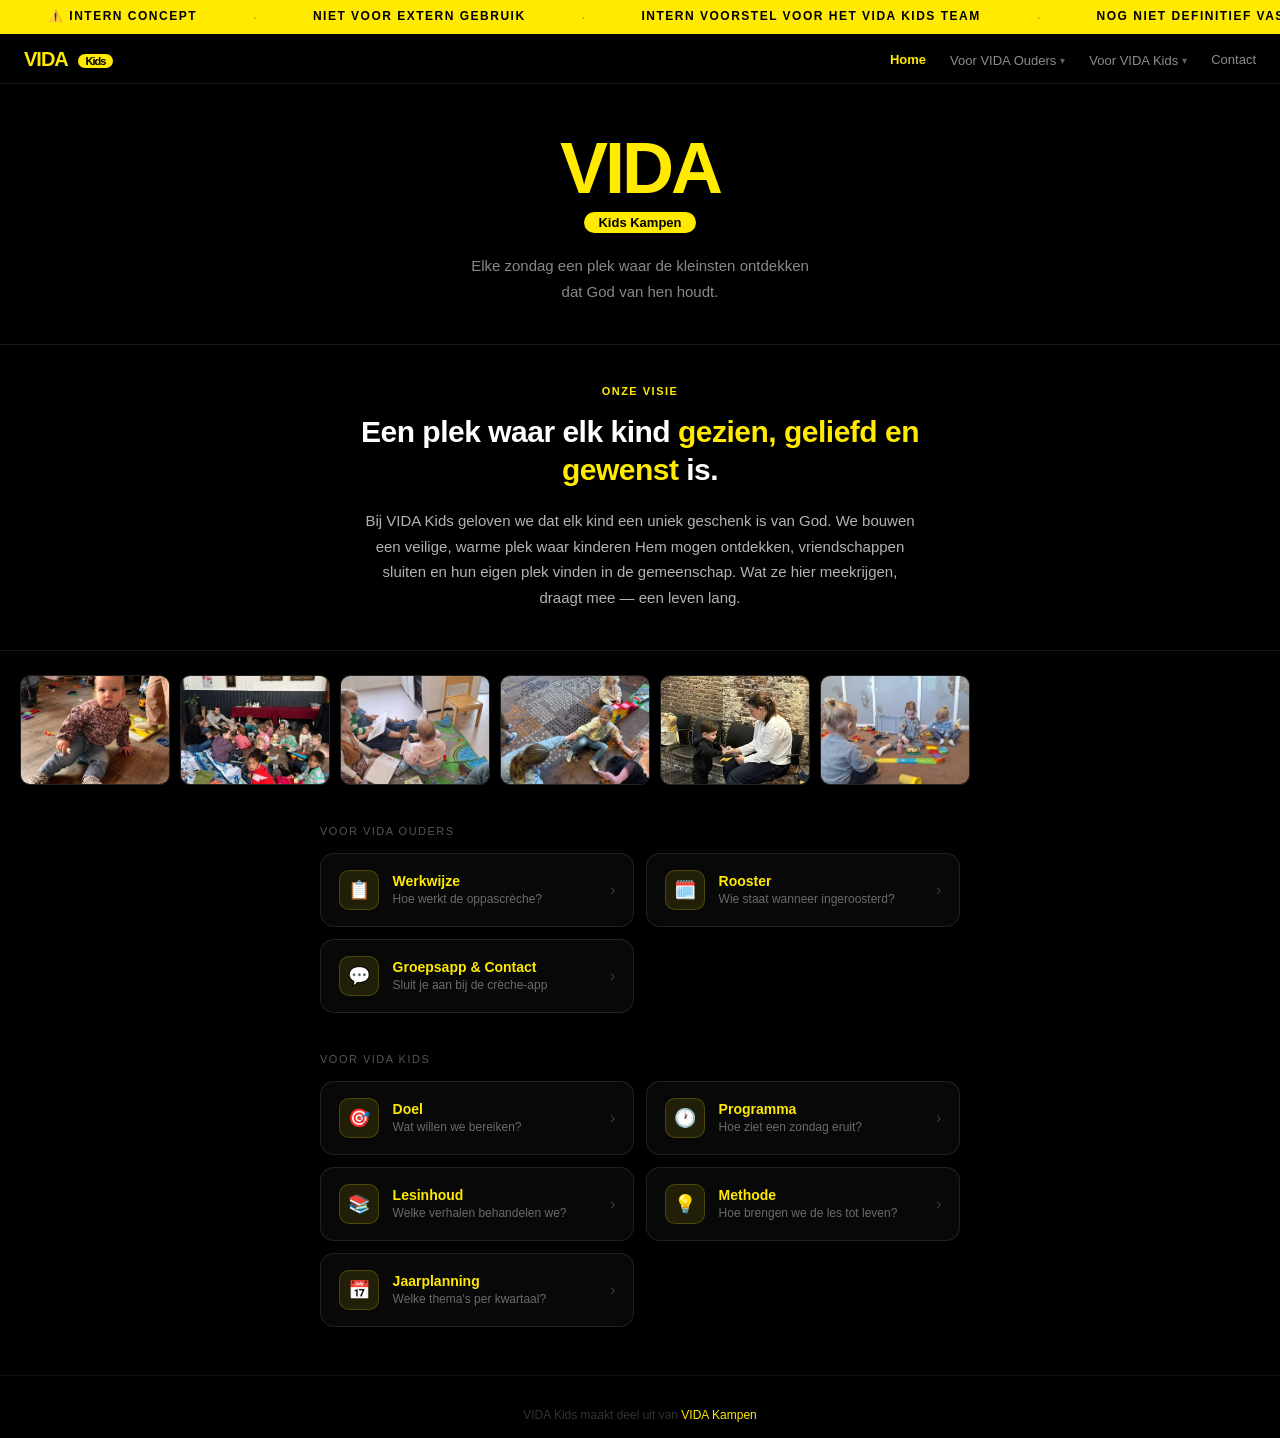
==== commit b4a47b1c: "Add hamburger menu, grouped nav, Werkwijze & Rooster pages, groepsapp - Mobile: hamburger menu opens" ====
--- a/index.html
+++ b/index.html
@@ -11,18 +11,63 @@
 </head>
 <body>
 
+  <div class="concept-banner">
+    <div class="concept-banner-track">
+      <span class="concept-item">⚠️ Intern concept</span><span class="concept-sep">·</span>
+      <span class="concept-item">Niet voor extern gebruik</span><span class="concept-sep">·</span>
+      <span class="concept-item">Intern voorstel voor het VIDA Kids team</span><span class="concept-sep">·</span>
+      <span class="concept-item">Nog niet definitief vastgesteld</span><span class="concept-sep">·</span>
+      <span class="concept-item">⚠️ Intern concept</span><span class="concept-sep">·</span>
+      <span class="concept-item">Niet voor extern gebruik</span><span class="concept-sep">·</span>
+      <span class="concept-item">Intern voorstel voor het VIDA Kids team</span><span class="concept-sep">·</span>
+    </div>
+  </div>
+
   <header class="header">
     <a class="header-logo" href="index.html">VIDA <span>Kids</span></a>
     <nav class="nav">
-      <a href="index.html" class="active">Home</a>
+      <a href="index.html" class="nav-link active">Home</a>
+      <div class="nav-group">
+        <button class="nav-trigger" type="button">Voor VIDA Ouders <span class="nav-arrow">▾</span></button>
+        <div class="nav-dropdown">
+          <a href="werkwijze.html">Werkwijze</a>
+          <a href="rooster.html">Rooster</a>
+        </div>
+      </div>
+      <div class="nav-group">
+        <button class="nav-trigger" type="button">Voor VIDA Kids <span class="nav-arrow">▾</span></button>
+        <div class="nav-dropdown">
+          <a href="doel.html">Doel</a>
+          <a href="programma.html">Programma</a>
+          <a href="lesinhoud.html">Lesinhoud</a>
+          <a href="methode.html">Methode</a>
+          <a href="jaarplanning.html">Jaarplanning</a>
+        </div>
+      </div>
+      <a href="contact.html" class="nav-link">Contact</a>
+    </nav>
+    <button class="hamburger" type="button" aria-label="Menu" aria-expanded="false">
+      <span></span><span></span><span></span>
+    </button>
+  </header>
+
+  <div class="mobile-menu">
+    <a href="index.html" class="active">Home</a>
+    <div class="mobile-menu-group">
+      <div class="mobile-menu-label">Voor VIDA Ouders</div>
+      <a href="werkwijze.html">Werkwijze</a>
+      <a href="rooster.html">Rooster</a>
+    </div>
+    <div class="mobile-menu-group">
+      <div class="mobile-menu-label">Voor VIDA Kids</div>
       <a href="doel.html">Doel</a>
       <a href="programma.html">Programma</a>
       <a href="lesinhoud.html">Lesinhoud</a>
       <a href="methode.html">Methode</a>
       <a href="jaarplanning.html">Jaarplanning</a>
-      <a href="contact.html">Contact</a>
-    </nav>
-  </header>
+    </div>
+    <a href="contact.html">Contact</a>
+  </div>
 
   <div class="hero">
     <div class="vida-wordmark">VIDA</div>
@@ -48,7 +93,37 @@
   </div>
 
   <div class="section">
-    <div class="section-label">Ontdek ons kinderwerk</div>
+    <div class="section-label">Voor VIDA Ouders</div>
+    <div class="kaarten-grid">
+      <a class="kaart" href="werkwijze.html">
+        <div class="kaart-icon">📋</div>
+        <div>
+          <div class="kaart-titel">Werkwijze</div>
+          <div class="kaart-beschrijving">Hoe werkt de oppascrèche?</div>
+        </div>
+        <div class="kaart-arrow">›</div>
+      </a>
+      <a class="kaart" href="rooster.html">
+        <div class="kaart-icon">🗓️</div>
+        <div>
+          <div class="kaart-titel">Rooster</div>
+          <div class="kaart-beschrijving">Wie staat wanneer ingeroosterd?</div>
+        </div>
+        <div class="kaart-arrow">›</div>
+      </a>
+      <a class="kaart" href="contact.html">
+        <div class="kaart-icon">💬</div>
+        <div>
+          <div class="kaart-titel">Groepsapp & Contact</div>
+          <div class="kaart-beschrijving">Sluit je aan bij de crèche-app</div>
+        </div>
+        <div class="kaart-arrow">›</div>
+      </a>
+    </div>
+  </div>
+
+  <div class="section">
+    <div class="section-label">Voor VIDA Kids</div>
     <div class="kaarten-grid">
       <a class="kaart" href="doel.html">
         <div class="kaart-icon">🎯</div>
@@ -90,18 +165,11 @@
         </div>
         <div class="kaart-arrow">›</div>
       </a>
-      <a class="kaart" href="contact.html">
-        <div class="kaart-icon">✉️</div>
-        <div>
-          <div class="kaart-titel">Contact</div>
-          <div class="kaart-beschrijving">Vragen of aanmelden?</div>
-        </div>
-        <div class="kaart-arrow">›</div>
-      </a>
     </div>
   </div>
 
   <footer class="footer">VIDA Kids maakt deel uit van <span>VIDA Kampen</span></footer>
 
+  <script src="script.js"></script>
 </body>
 </html>
--- a/styles.css
+++ b/styles.css
@@ -7,10 +7,47 @@
   min-height: 100vh;
 }
 
+/* CONCEPT BANNER */
+.concept-banner {
+  background: #FFEA00;
+  color: #000;
+  position: sticky;
+  top: 0;
+  z-index: 200;
+  border-bottom: 2px solid #000;
+  overflow: hidden;
+  height: 36px;
+  display: flex;
+  align-items: center;
+}
+@keyframes ticker {
+  0%   { transform: translateX(100vw); }
+  100% { transform: translateX(-100%); }
+}
+.concept-banner-track {
+  display: flex;
+  white-space: nowrap;
+  animation: ticker 55s linear infinite;
+  will-change: transform;
+}
+.concept-item {
+  font-size: 12px;
+  font-weight: 700;
+  letter-spacing: 1.5px;
+  text-transform: uppercase;
+  color: #000;
+  padding: 0 3rem;
+}
+.concept-sep {
+  font-size: 14px;
+  opacity: 0.35;
+  padding: 0 0.5rem;
+}
+
 /* HEADER */
 .header {
   position: sticky;
-  top: 0;
+  top: 36px;
   z-index: 100;
   background: #000;
   border-bottom: 1px solid #1a1a1a;
@@ -38,25 +75,148 @@
   margin-left: 6px;
   vertical-align: middle;
 }
+
+/* DESKTOP NAV met dropdowns */
 .nav {
   display: flex;
   align-items: center;
-  gap: 1.2rem;
-  flex-wrap: nowrap;
-  overflow-x: auto;
-  -webkit-overflow-scrolling: touch;
-  scrollbar-width: none;
-  padding-bottom: 2px;
-}
-.nav::-webkit-scrollbar { display: none; }
-.nav a {
-  font-size: 13px;
-  color: rgba(255,255,255,0.5);
+  gap: 1.5rem;
+}
+.nav .nav-link,
+.nav .nav-trigger {
+  font-size: 13px;
+  color: rgba(255,255,255,0.55);
   text-decoration: none;
+  background: none;
+  border: none;
+  padding: 0;
+  cursor: pointer;
+  font-family: inherit;
   transition: color 0.15s;
+  display: inline-flex;
+  align-items: center;
+  gap: 4px;
   white-space: nowrap;
 }
-.nav a:hover, .nav a.active { color: #FFEA00; font-weight: 600; }
+.nav .nav-link:hover,
+.nav .nav-link.active,
+.nav .nav-trigger:hover,
+.nav-group:hover .nav-trigger,
+.nav-group.has-active .nav-trigger { color: #FFEA00; font-weight: 600; }
+.nav-arrow { font-size: 10px; opacity: 0.7; }
+
+.nav-group {
+  position: relative;
+}
+.nav-dropdown {
+  position: absolute;
+  top: calc(100% + 8px);
+  left: 50%;
+  transform: translateX(-50%) translateY(-4px);
+  background: #0a0a0a;
+  border: 1px solid #1f1f1f;
+  border-radius: 12px;
+  padding: 6px;
+  min-width: 200px;
+  display: flex;
+  flex-direction: column;
+  opacity: 0;
+  pointer-events: none;
+  transition: opacity 0.15s, transform 0.15s;
+  z-index: 110;
+  box-shadow: 0 8px 24px rgba(0,0,0,0.5);
+}
+.nav-group:hover .nav-dropdown,
+.nav-group:focus-within .nav-dropdown {
+  opacity: 1;
+  transform: translateX(-50%) translateY(0);
+  pointer-events: auto;
+}
+.nav-dropdown a {
+  font-size: 13px;
+  color: rgba(255,255,255,0.7);
+  text-decoration: none;
+  padding: 8px 12px;
+  border-radius: 8px;
+  transition: background 0.12s, color 0.12s;
+  white-space: nowrap;
+}
+.nav-dropdown a:hover,
+.nav-dropdown a.active {
+  background: rgba(255,234,0,0.1);
+  color: #FFEA00;
+}
+
+/* HAMBURGER (mobiel) */
+.hamburger {
+  display: none;
+  background: none;
+  border: none;
+  width: 32px;
+  height: 32px;
+  flex-direction: column;
+  justify-content: center;
+  align-items: center;
+  gap: 5px;
+  cursor: pointer;
+  padding: 0;
+  flex-shrink: 0;
+}
+.hamburger span {
+  display: block;
+  width: 22px;
+  height: 2px;
+  background: #FFEA00;
+  border-radius: 2px;
+  transition: transform 0.2s, opacity 0.2s;
+}
+.mobile-menu-open .hamburger span:nth-child(1) { transform: translateY(7px) rotate(45deg); }
+.mobile-menu-open .hamburger span:nth-child(2) { opacity: 0; }
+.mobile-menu-open .hamburger span:nth-child(3) { transform: translateY(-7px) rotate(-45deg); }
+
+/* MOBIEL MENU OVERLAY */
+.mobile-menu {
+  position: fixed;
+  inset: 0;
+  background: #000;
+  z-index: 90;
+  padding: 5rem 1.5rem 2rem;
+  display: none;
+  flex-direction: column;
+  gap: 1.5rem;
+  overflow-y: auto;
+}
+.mobile-menu-open .mobile-menu { display: flex; }
+.mobile-menu > a {
+  font-size: 18px;
+  font-weight: 600;
+  color: #fff;
+  text-decoration: none;
+  padding: 6px 0;
+}
+.mobile-menu > a.active { color: #FFEA00; }
+.mobile-menu-group {
+  display: flex;
+  flex-direction: column;
+  gap: 4px;
+}
+.mobile-menu-label {
+  font-size: 11px;
+  font-weight: 700;
+  color: #FFEA00;
+  letter-spacing: 1.5px;
+  text-transform: uppercase;
+  padding-bottom: 0.5rem;
+  border-bottom: 1px solid rgba(255,234,0,0.2);
+  margin-bottom: 0.5rem;
+}
+.mobile-menu-group a {
+  font-size: 16px;
+  color: rgba(255,255,255,0.85);
+  text-decoration: none;
+  padding: 8px 0;
+}
+.mobile-menu-group a.active { color: #FFEA00; font-weight: 600; }
 
 /* HERO */
 .hero {
@@ -691,12 +851,183 @@
 }
 .footer span { color: #FFEA00; }
 
+/* WERKWIJZE STAPPEN */
+.stap-lijst { display: flex; flex-direction: column; gap: 14px; }
+.stap-kaart {
+  background: rgba(255,255,255,0.03);
+  border: 0.5px solid rgba(255,255,255,0.1);
+  border-radius: 14px;
+  padding: 1.1rem 1.25rem;
+}
+.stap-header {
+  display: flex;
+  align-items: center;
+  gap: 12px;
+  margin-bottom: 0.75rem;
+}
+.stap-nummer {
+  width: 32px;
+  height: 32px;
+  border-radius: 50%;
+  background: #FFEA00;
+  color: #000;
+  font-size: 13px;
+  font-weight: 700;
+  display: flex;
+  align-items: center;
+  justify-content: center;
+  flex-shrink: 0;
+}
+.stap-titel { font-size: 15px; font-weight: 600; color: #FFEA00; }
+.stap-tijd {
+  margin-left: auto;
+  font-size: 11px;
+  font-weight: 600;
+  color: rgba(255,234,0,0.7);
+  background: rgba(255,234,0,0.08);
+  border: 0.5px solid rgba(255,234,0,0.2);
+  padding: 2px 9px;
+  border-radius: 20px;
+}
+.stap-tekst {
+  font-size: 13px;
+  color: rgba(255,255,255,0.65);
+  line-height: 1.7;
+}
+.stap-tekst ul { margin-top: 0.5rem; padding-left: 1.1rem; }
+.stap-tekst li { margin-bottom: 0.3rem; }
+.stap-tekst strong { color: rgba(255,234,0,0.85); font-weight: 600; }
+
+/* ROOSTER */
+.rooster-legenda {
+  display: flex;
+  flex-wrap: wrap;
+  gap: 14px;
+  margin-bottom: 1.25rem;
+  font-size: 11px;
+  color: rgba(255,255,255,0.5);
+}
+.rooster-legenda strong { color: #FFEA00; font-weight: 700; }
+.rooster-lijst { display: flex; flex-direction: column; gap: 8px; }
+.rooster-rij {
+  display: flex;
+  align-items: center;
+  gap: 12px;
+  padding: 0.85rem 1rem;
+  background: rgba(255,255,255,0.03);
+  border: 0.5px solid rgba(255,255,255,0.08);
+  border-radius: 12px;
+}
+.rooster-rij.geweest { opacity: 0.55; }
+.rooster-rij.vandaag {
+  background: rgba(255,234,0,0.07);
+  border-color: rgba(255,234,0,0.4);
+}
+.rooster-datum {
+  width: 60px;
+  flex-shrink: 0;
+  font-size: 12px;
+  font-weight: 700;
+  color: #FFEA00;
+  text-transform: uppercase;
+  letter-spacing: 0.5px;
+}
+.rooster-locatie {
+  font-size: 10px;
+  font-weight: 600;
+  color: rgba(255,234,0,0.7);
+  background: rgba(255,234,0,0.1);
+  border: 0.5px solid rgba(255,234,0,0.2);
+  padding: 1px 7px;
+  border-radius: 20px;
+  flex-shrink: 0;
+}
+.rooster-team {
+  flex: 1;
+  font-size: 13px;
+  color: rgba(255,255,255,0.85);
+  line-height: 1.4;
+}
+.rooster-status {
+  font-size: 10px;
+  font-weight: 700;
+  padding: 2px 8px;
+  border-radius: 20px;
+  flex-shrink: 0;
+}
+.rooster-status.geweest { color: rgba(255,255,255,0.4); border: 0.5px solid rgba(255,255,255,0.15); }
+.rooster-status.vandaag { color: #000; background: #FFEA00; }
+.rooster-backup {
+  margin-top: 1rem;
+  padding: 0.85rem 1rem;
+  background: rgba(255,234,0,0.05);
+  border: 0.5px solid rgba(255,234,0,0.15);
+  border-radius: 10px;
+  font-size: 12px;
+  color: rgba(255,255,255,0.6);
+}
+.rooster-backup strong { color: rgba(255,234,0,0.85); font-weight: 700; }
+
+/* GROEPSAPP (contact) */
+.groepsapp-kaart {
+  margin-top: 1.5rem;
+  background: linear-gradient(135deg, rgba(37,211,102,0.08), rgba(37,211,102,0.02));
+  border: 1px solid rgba(37,211,102,0.25);
+  border-radius: 16px;
+  padding: 1.5rem;
+}
+.groepsapp-titel {
+  font-size: 16px;
+  font-weight: 700;
+  color: #fff;
+  margin-bottom: 0.3rem;
+  display: flex;
+  align-items: center;
+  gap: 8px;
+}
+.groepsapp-naam {
+  font-size: 13px;
+  color: rgba(255,255,255,0.55);
+  margin-bottom: 1rem;
+}
+.groepsapp-naam strong { color: #fff; font-weight: 600; }
+.groepsapp-personen { display: flex; flex-direction: column; gap: 10px; margin-bottom: 1rem; }
+.groepsapp-persoon {
+  display: flex;
+  flex-direction: column;
+  gap: 2px;
+  padding: 10px 12px;
+  background: rgba(255,255,255,0.04);
+  border-radius: 10px;
+}
+.groepsapp-persoon-naam {
+  font-size: 13px;
+  font-weight: 600;
+  color: #fff;
+}
+.groepsapp-persoon-rol {
+  font-size: 11px;
+  color: rgba(255,255,255,0.4);
+}
+.groepsapp-persoon-nr {
+  font-size: 13px;
+  color: #FFEA00;
+  text-decoration: none;
+  margin-top: 4px;
+}
+.groepsapp-toelichting {
+  font-size: 12px;
+  color: rgba(255,255,255,0.6);
+  line-height: 1.6;
+}
+
 /* ===== COMPACTE MOBIELE VERSIE ===== */
-@media (max-width: 600px) {
+@media (max-width: 720px) {
+  .nav { display: none; }
+  .hamburger { display: flex; }
+
   .header { padding: 0.6rem 1rem; gap: 0.75rem; }
   .header-logo { font-size: 17px; }
-  .nav { gap: 0.9rem; }
-  .nav a { font-size: 12px; }
 
   .hero { padding: 2rem 1.25rem 1.5rem; }
   .hero-tagline { font-size: 14px; margin-top: 0.9rem; }
@@ -724,5 +1055,13 @@
   .kwartaal-body { padding: 0.85rem 1rem; }
   .maand-label { width: 50px; }
 
+  .rooster-rij { padding: 0.75rem 0.85rem; gap: 8px; flex-wrap: wrap; }
+  .rooster-datum { width: 52px; font-size: 11px; }
+  .rooster-team { font-size: 12px; flex-basis: 100%; order: 5; }
+
+  .stap-kaart { padding: 0.95rem 1rem; }
+  .stap-header { gap: 10px; }
+  .stap-titel { font-size: 14px; }
+
   .footer { margin-top: 2rem; padding: 1.5rem 1.25rem 1rem; }
 }
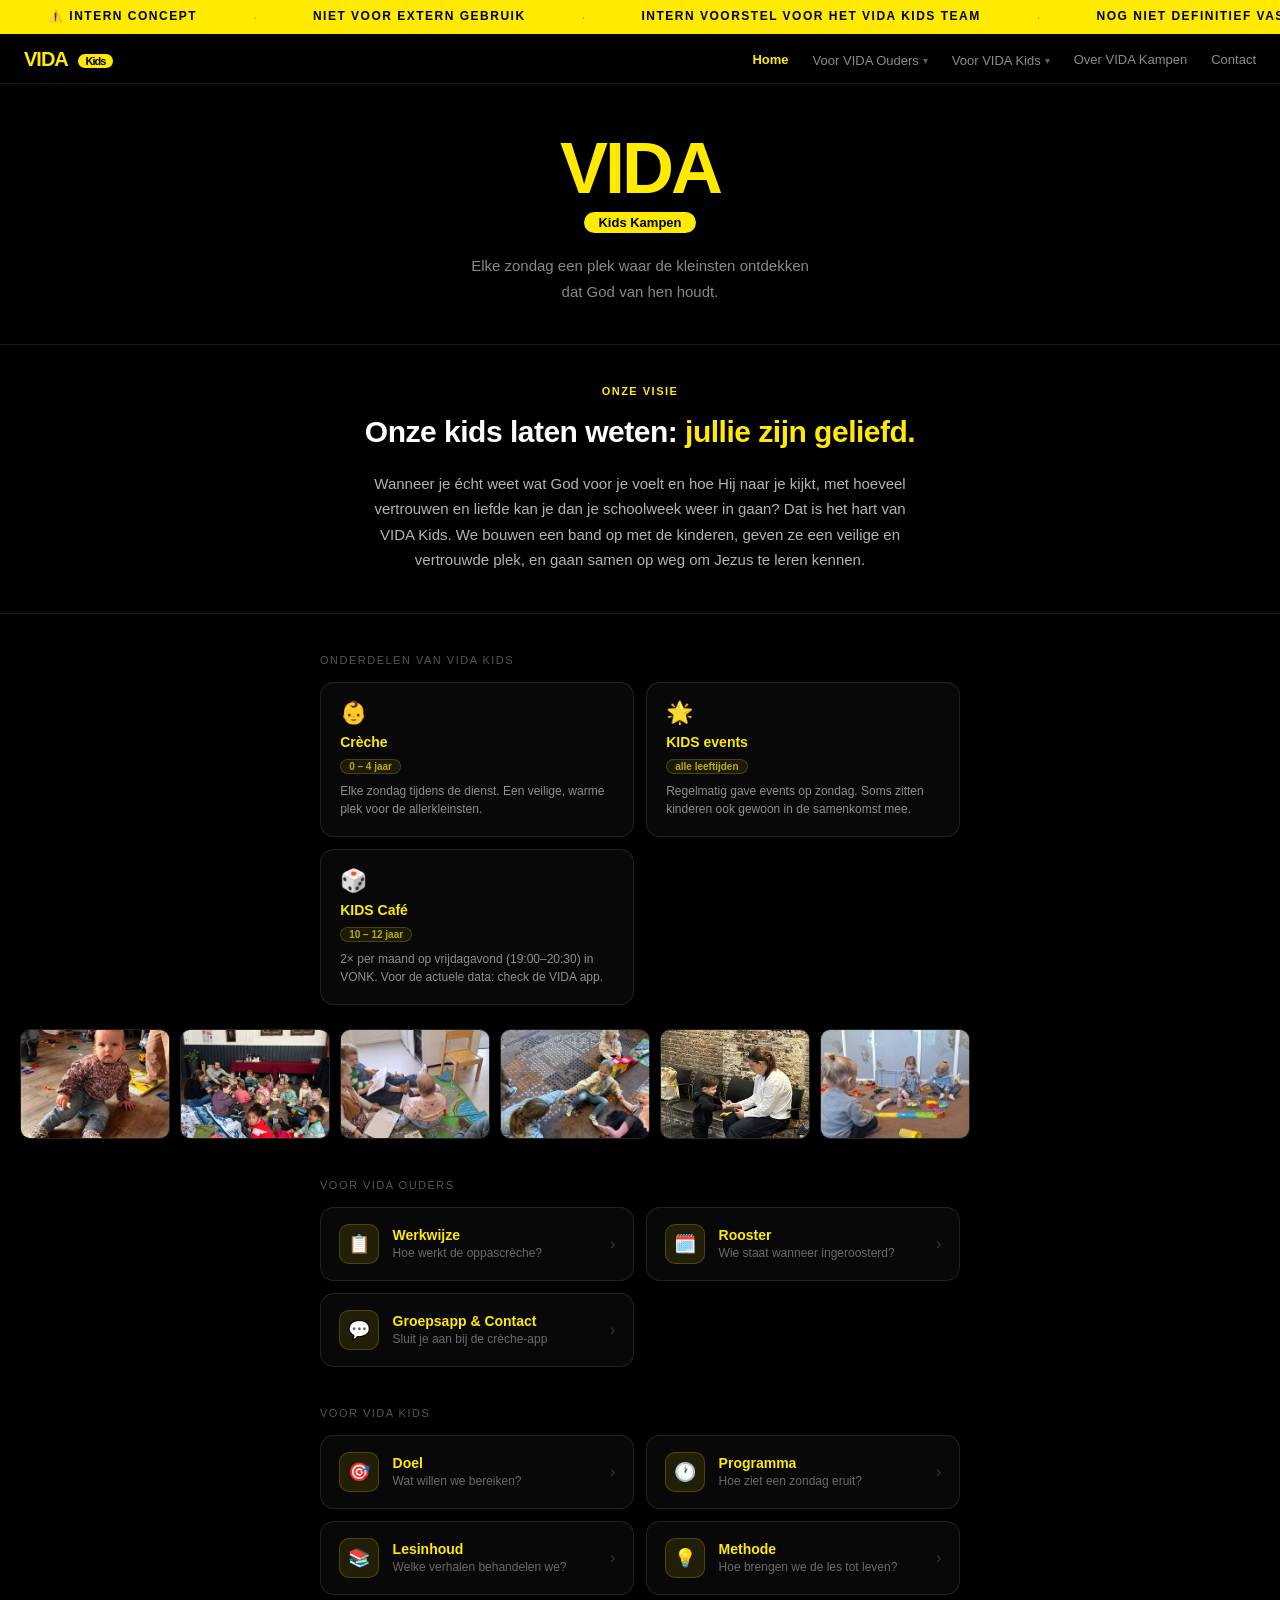
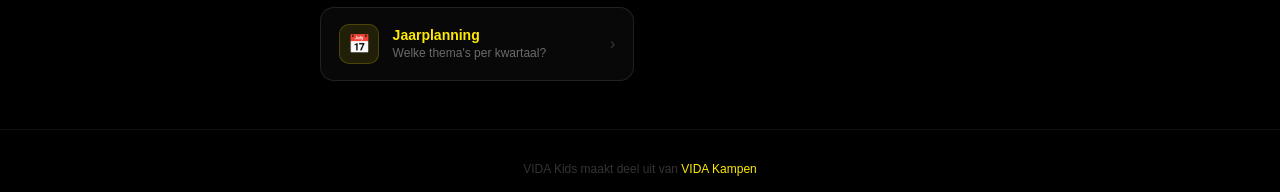
==== commit 579cbbff: "Add "Over VIDA Kampen" page and align homepage with official mission - New page (vida-kampen.html) s" ====
--- a/index.html
+++ b/index.html
@@ -44,6 +44,7 @@
           <a href="jaarplanning.html">Jaarplanning</a>
         </div>
       </div>
+      <a href="vida-kampen.html" class="nav-link">Over VIDA Kampen</a>
       <a href="contact.html" class="nav-link">Contact</a>
     </nav>
     <button class="hamburger" type="button" aria-label="Menu" aria-expanded="false">
@@ -66,6 +67,7 @@
       <a href="methode.html">Methode</a>
       <a href="jaarplanning.html">Jaarplanning</a>
     </div>
+    <a href="vida-kampen.html">Over VIDA Kampen</a>
     <a href="contact.html">Contact</a>
   </div>
 
@@ -77,8 +79,32 @@
 
   <div class="visie-section">
     <div class="visie-label">Onze visie</div>
-    <h2 class="visie-titel">Een plek waar elk kind <span>gezien, geliefd en gewenst</span> is.</h2>
-    <p class="visie-tekst">Bij VIDA Kids geloven we dat elk kind een uniek geschenk is van God. We bouwen een veilige, warme plek waar kinderen Hem mogen ontdekken, vriendschappen sluiten en hun eigen plek vinden in de gemeenschap. Wat ze hier meekrijgen, draagt mee — een leven lang.</p>
+    <h2 class="visie-titel">Onze kids laten weten: <span>jullie zijn geliefd.</span></h2>
+    <p class="visie-tekst">Wanneer je écht weet wat God voor je voelt en hoe Hij naar je kijkt, met hoeveel vertrouwen en liefde kan je dan je schoolweek weer in gaan? Dat is het hart van VIDA Kids. We bouwen een band op met de kinderen, geven ze een veilige en vertrouwde plek, en gaan samen op weg om Jezus te leren kennen.</p>
+  </div>
+
+  <div class="section">
+    <div class="section-label">Onderdelen van VIDA Kids</div>
+    <div class="componenten-grid">
+      <div class="component-kaart">
+        <div class="component-icon">👶</div>
+        <div class="component-titel">Crèche</div>
+        <span class="component-leeftijd">0 – 4 jaar</span>
+        <div class="component-tekst">Elke zondag tijdens de dienst. Een veilige, warme plek voor de allerkleinsten.</div>
+      </div>
+      <div class="component-kaart">
+        <div class="component-icon">🌟</div>
+        <div class="component-titel">KIDS events</div>
+        <span class="component-leeftijd">alle leeftijden</span>
+        <div class="component-tekst">Regelmatig gave events op zondag. Soms zitten kinderen ook gewoon in de samenkomst mee.</div>
+      </div>
+      <div class="component-kaart">
+        <div class="component-icon">🎲</div>
+        <div class="component-titel">KIDS Café</div>
+        <span class="component-leeftijd">10 – 12 jaar</span>
+        <div class="component-tekst">2× per maand op vrijdagavond (19:00–20:30) in VONK. Voor de actuele data: check de VIDA app.</div>
+      </div>
+    </div>
   </div>
 
   <div class="foto-strip-wrap">
--- a/styles.css
+++ b/styles.css
@@ -414,6 +414,13 @@
 .doel-tekst { font-size: 12px; color: rgba(255,255,255,0.45); line-height: 1.6; }
 
 /* BIJBELTEKST (klikbare afkorting + pop-up) */
+.vers-chips {
+  margin-top: 10px;
+  display: flex;
+  flex-wrap: wrap;
+  gap: 6px;
+}
+.vers-chips .vers-chip { margin-top: 0; }
 .vers-chip {
   margin-top: 10px;
   display: inline-flex;
@@ -1021,6 +1028,225 @@
   line-height: 1.6;
 }
 
+/* OVER VIDA KAMPEN PAGINA */
+.vk-card {
+  background: linear-gradient(135deg, rgba(255,234,0,0.08), rgba(255,234,0,0.02));
+  border: 1px solid rgba(255,234,0,0.2);
+  border-radius: 16px;
+  padding: 1.5rem;
+  margin-bottom: 1.25rem;
+}
+.vk-card-titel {
+  font-size: 17px;
+  font-weight: 700;
+  color: #FFEA00;
+  margin-bottom: 0.5rem;
+}
+.vk-card-tekst {
+  font-size: 14px;
+  color: rgba(255,255,255,0.75);
+  line-height: 1.7;
+}
+.vk-info-grid {
+  display: grid;
+  grid-template-columns: repeat(auto-fit, minmax(260px, 1fr));
+  gap: 10px;
+  margin-bottom: 1.5rem;
+}
+.vk-info-item {
+  display: flex;
+  align-items: flex-start;
+  gap: 12px;
+  padding: 1rem 1.1rem;
+  background: rgba(255,255,255,0.03);
+  border: 0.5px solid rgba(255,255,255,0.1);
+  border-radius: 12px;
+}
+.vk-info-icon {
+  width: 34px;
+  height: 34px;
+  border-radius: 9px;
+  background: rgba(255,234,0,0.1);
+  border: 0.5px solid rgba(255,234,0,0.2);
+  display: flex;
+  align-items: center;
+  justify-content: center;
+  font-size: 16px;
+  flex-shrink: 0;
+}
+.vk-info-label {
+  font-size: 11px;
+  font-weight: 700;
+  color: #FFEA00;
+  text-transform: uppercase;
+  letter-spacing: 0.5px;
+  margin-bottom: 4px;
+}
+.vk-info-tekst {
+  font-size: 13px;
+  color: rgba(255,255,255,0.6);
+  line-height: 1.55;
+}
+.vk-cta {
+  display: flex;
+  align-items: center;
+  gap: 16px;
+  padding: 1.4rem 1.5rem;
+  background: #FFEA00;
+  color: #000;
+  border-radius: 16px;
+  text-decoration: none;
+  transition: transform 0.15s, box-shadow 0.15s;
+  margin-top: 1rem;
+}
+.vk-cta:hover {
+  transform: translateY(-1px);
+  box-shadow: 0 8px 20px rgba(255,234,0,0.2);
+}
+.vk-cta-pijl {
+  font-size: 28px;
+  font-weight: 700;
+  color: #000;
+  flex-shrink: 0;
+}
+.vk-cta-titel {
+  font-size: 16px;
+  font-weight: 700;
+  color: #000;
+  margin-bottom: 2px;
+}
+.vk-cta-tekst {
+  font-size: 12px;
+  color: rgba(0,0,0,0.65);
+  line-height: 1.5;
+}
+
+/* HOME: components-grid (Crèche, Events, Café) */
+.componenten-grid {
+  display: grid;
+  grid-template-columns: repeat(auto-fit, minmax(220px, 1fr));
+  gap: 12px;
+  margin-top: 1rem;
+}
+.component-kaart {
+  padding: 1.1rem 1.2rem;
+  background: rgba(255,255,255,0.03);
+  border: 0.5px solid rgba(255,255,255,0.1);
+  border-radius: 14px;
+}
+.component-icon {
+  font-size: 22px;
+  margin-bottom: 0.5rem;
+  display: inline-block;
+}
+.component-titel {
+  font-size: 14px;
+  font-weight: 700;
+  color: #FFEA00;
+  margin-bottom: 0.35rem;
+}
+.component-leeftijd {
+  font-size: 10px;
+  font-weight: 600;
+  color: rgba(255,234,0,0.7);
+  background: rgba(255,234,0,0.08);
+  border: 0.5px solid rgba(255,234,0,0.2);
+  padding: 1px 8px;
+  border-radius: 20px;
+  display: inline-block;
+  margin-bottom: 0.5rem;
+}
+.component-tekst {
+  font-size: 12px;
+  color: rgba(255,255,255,0.55);
+  line-height: 1.55;
+}
+
+/* NOW BAR (datum + tijdstip bovenaan) */
+.now-bar {
+  background: rgba(255,234,0,0.06);
+  border-bottom: 1px solid rgba(255,234,0,0.18);
+  padding: 0.75rem 1.25rem;
+  display: flex;
+  flex-wrap: wrap;
+  align-items: center;
+  justify-content: center;
+  gap: 0.5rem 1.5rem;
+  font-size: 13px;
+  color: rgba(255,255,255,0.75);
+}
+.now-bar-datum {
+  font-weight: 600;
+  color: #fff;
+}
+.now-bar-tijd {
+  color: #FFEA00;
+  font-weight: 700;
+  font-variant-numeric: tabular-nums;
+  display: inline-flex;
+  align-items: center;
+  gap: 7px;
+}
+.now-bar-tijd::before {
+  content: '';
+  display: inline-block;
+  width: 7px;
+  height: 7px;
+  border-radius: 50%;
+  background: #FFEA00;
+  animation: nowPulse 2s infinite;
+}
+@keyframes nowPulse {
+  0%, 100% { opacity: 1; transform: scale(1); }
+  50%      { opacity: 0.45; transform: scale(0.85); }
+}
+
+/* PROGRAMMA: actief blok */
+.tijdblok.actief .tijdblok-kaart {
+  background: rgba(255,234,0,0.12);
+  border-color: rgba(255,234,0,0.5);
+  box-shadow: 0 0 0 1px rgba(255,234,0,0.2);
+}
+.tijdblok.actief .tijdblok-dot {
+  background: #FFEA00;
+  border-color: #FFEA00;
+  box-shadow: 0 0 0 5px rgba(255,234,0,0.18);
+}
+.tijdblok.actief .tijdblok-tijd { color: #FFEA00; }
+.nu-badge {
+  display: inline-flex;
+  align-items: center;
+  gap: 4px;
+  font-size: 9px;
+  font-weight: 700;
+  letter-spacing: 0.7px;
+  background: #FFEA00;
+  color: #000;
+  padding: 2px 7px;
+  border-radius: 20px;
+  text-transform: uppercase;
+  margin-left: 6px;
+}
+.nu-badge::before {
+  content: '';
+  width: 5px;
+  height: 5px;
+  border-radius: 50%;
+  background: #000;
+  animation: nowPulse 1.5s infinite;
+}
+
+/* ROOSTER: volgende zondag */
+.rooster-rij.volgende {
+  background: rgba(255,234,0,0.05);
+  border-color: rgba(255,234,0,0.3);
+}
+.rooster-status.volgende {
+  color: rgba(255,234,0,0.85);
+  background: rgba(255,234,0,0.1);
+  border: 0.5px solid rgba(255,234,0,0.3);
+}
+
 /* ===== COMPACTE MOBIELE VERSIE ===== */
 @media (max-width: 720px) {
   .nav { display: none; }
@@ -1063,5 +1289,7 @@
   .stap-header { gap: 10px; }
   .stap-titel { font-size: 14px; }
 
+  .now-bar { padding: 0.6rem 1rem; font-size: 12px; gap: 0.4rem 1rem; }
+
   .footer { margin-top: 2rem; padding: 1.5rem 1.25rem 1rem; }
 }
